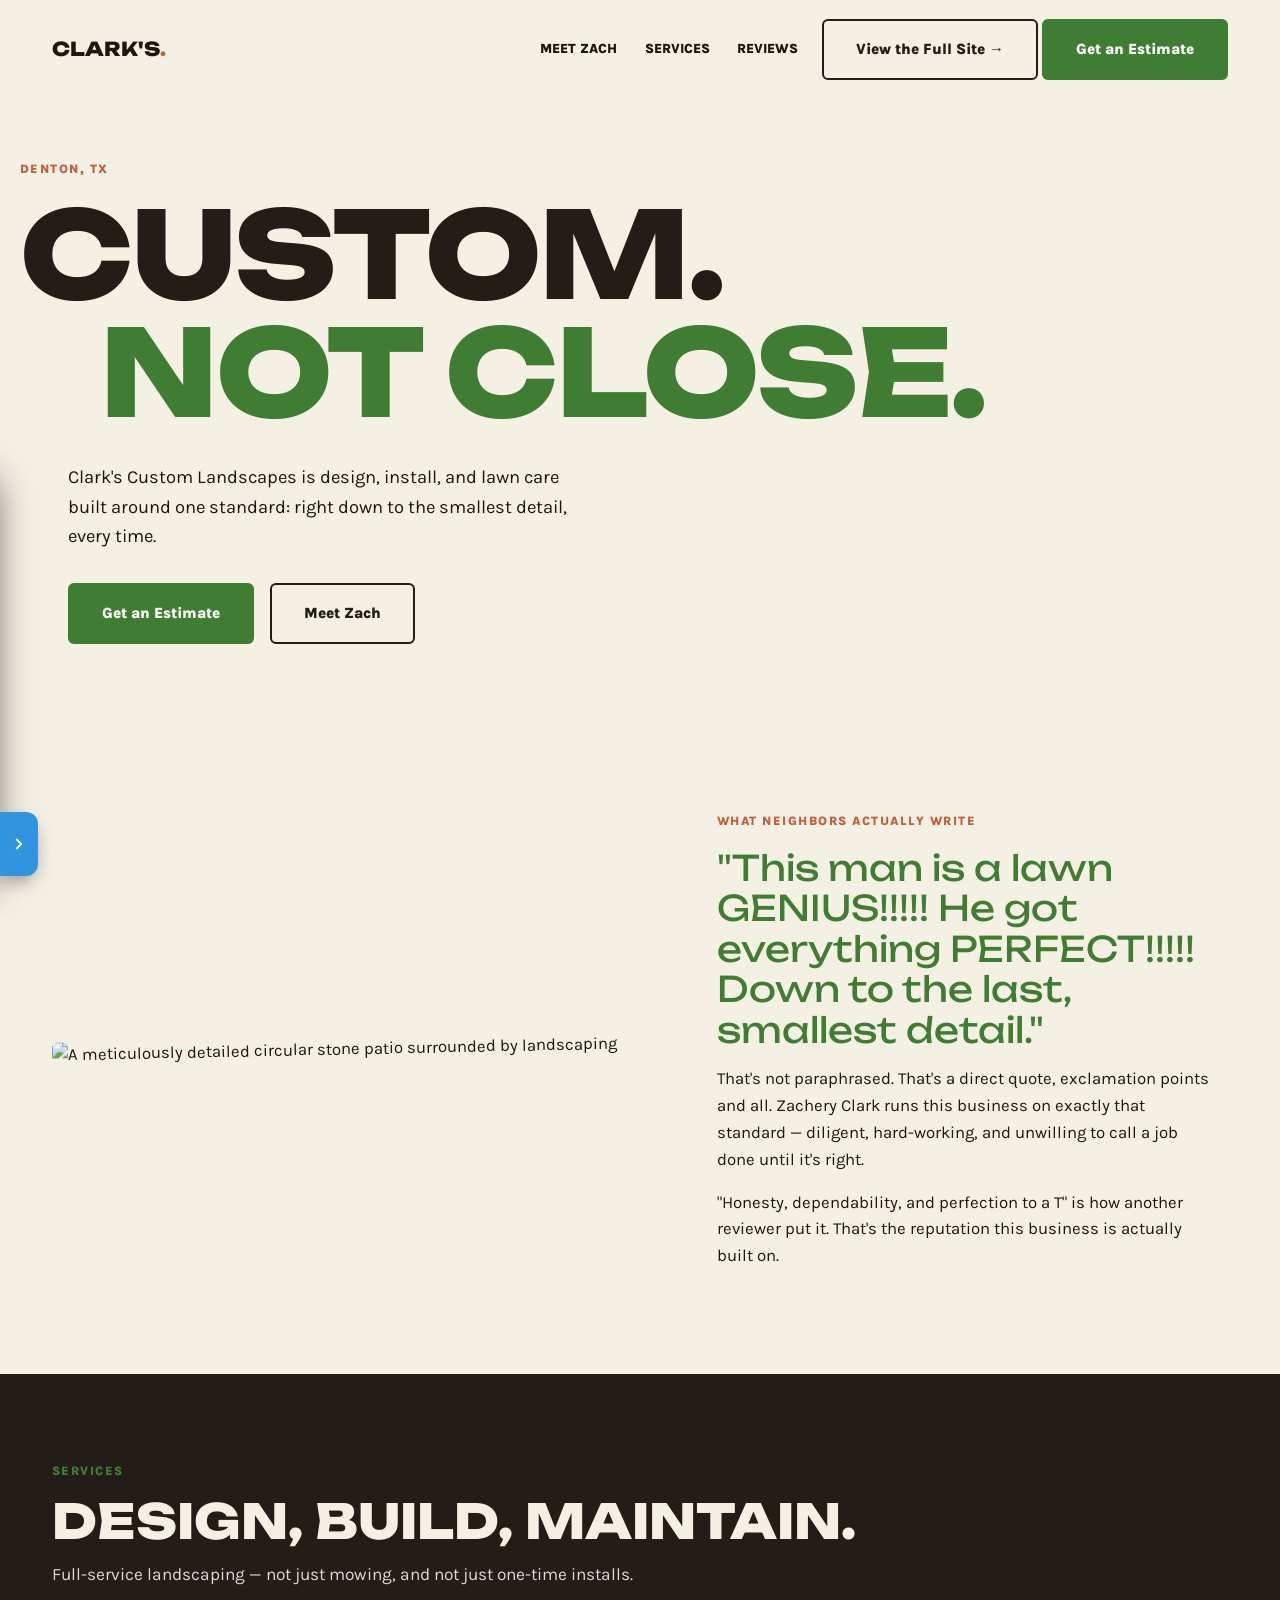
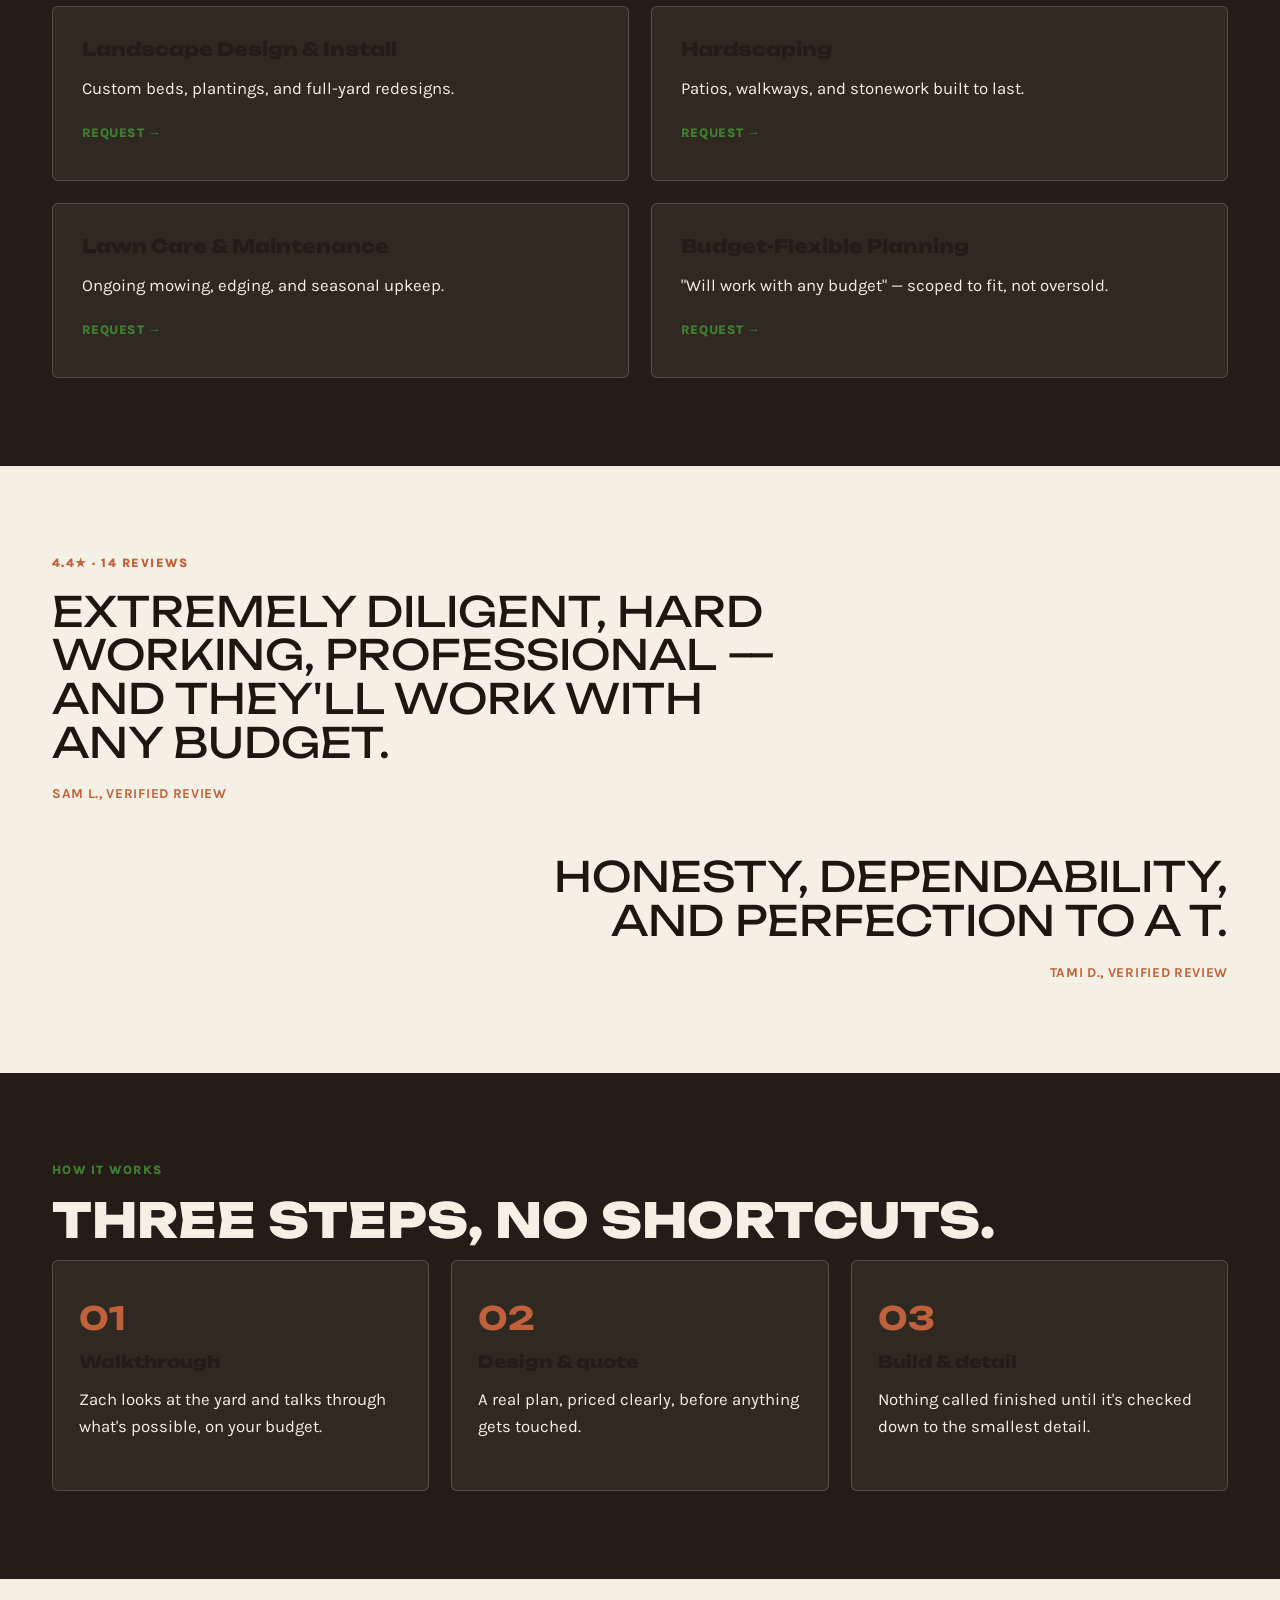
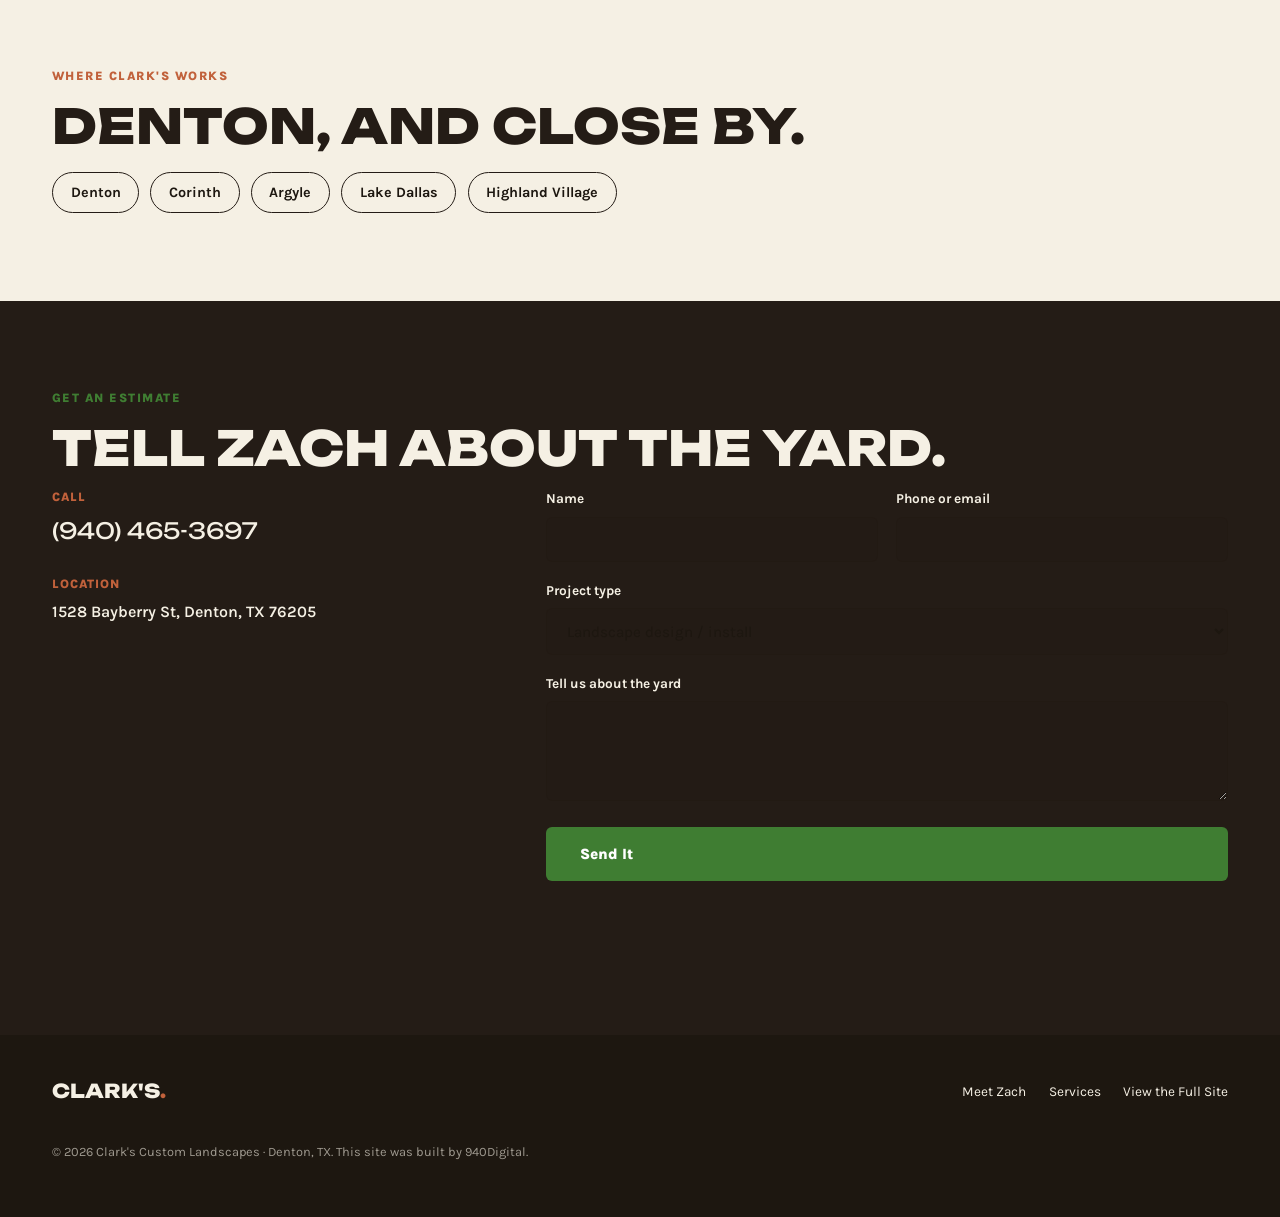
==== index.html @ 8976f8e7 "Replace preview badge nav with full-site link, swap in real Plus pricing Removes the "preview site" " ====
<!doctype html>
<html lang="en">
<head>
<meta charset="UTF-8">
<meta name="viewport" content="width=device-width, initial-scale=1">
<title>Clark's Custom Landscapes — Denton, TX</title>
<meta name="description" content="Clark's Custom Landscapes — custom landscape design, hardscaping, and lawn care in Denton, TX. Zachery Clark's obsessive attention to detail, reviewed as a 'lawn GENIUS.'">
<link rel="preconnect" href="https://fonts.googleapis.com">
<link rel="preconnect" href="https://fonts.gstatic.com" crossorigin>
<link href="https://fonts.googleapis.com/css2?family=Unbounded:wght@700;800;900&family=Karla:wght@400;500;600;700;800&display=swap" rel="stylesheet">
<link rel="stylesheet" href="styles.css">
</head>
<body>

<div class="exclaim" id="exclaimMark" aria-hidden="true">!</div>

<header class="site-header" id="siteHeader">
  <div class="wrap">
    <a href="#top" class="logo">Clark's<span>.</span></a>
    <nav class="main-nav" aria-label="Primary">
      <a href="#zach">Meet Zach</a>
      <a href="#services">Services</a>
      <a href="#reviews">Reviews</a>
    </nav>
    <div class="nav-cta">
      <a href="buy.html" class="btn btn--ghost nav-full-site">View the Full Site →</a>
      <a href="#contact" class="btn btn--primary">Get an Estimate</a>
      <button class="nav-toggle" id="navToggle" aria-expanded="false" aria-controls="mobileNav">Menu</button>
    </div>
  </div>
</header>

<div class="mobile-nav" id="mobileNav">
  <button class="mobile-nav__close" id="navClose" aria-label="Close menu">Close</button>
  <a href="#zach">Meet Zach</a>
  <a href="#services">Services</a>
  <a href="#reviews">Reviews</a>
  <a href="buy.html">View the Full Site</a>
</div>

<main id="top">

  <!-- HERO — oversized, asymmetric, off-balance type on purpose -->
  <section class="hero wrap" id="hero">
    <span class="eyebrow">Denton, TX</span>
    <h1 class="hero__headline">Custom.<span class="pop">Not close.</span></h1>
    <p class="hero__dek">Clark's Custom Landscapes is design, install, and lawn care built around one standard: right down to the smallest detail, every time.</p>
    <div class="hero__actions">
      <a href="#contact" class="btn btn--primary">Get an Estimate</a>
      <a href="#zach" class="btn btn--ghost">Meet Zach</a>
    </div>
  </section>

  <!-- MEET ZACH — lead section: the owner's personal reputation IS the specialty here -->
  <section class="section" id="zach" data-pole-label="Meet Zach">
    <div class="wrap zach-layout">
      <div class="zach-media">
        <!-- Photo: Unsplash — meticulous custom stone patio detail -->
        <img src="https://images.unsplash.com/photo-1780838446281-9394772d07a8?fm=jpg&q=80&w=1000&auto=format&fit=crop" alt="A meticulously detailed circular stone patio surrounded by landscaping">
      </div>
      <div class="zach-copy">
        <span class="eyebrow">What Neighbors Actually Write</span>
        <p class="zach-quote">"This man is a lawn GENIUS!!!!! He got everything PERFECT!!!!! Down to the last, smallest detail."</p>
        <p>That's not paraphrased. That's a direct quote, exclamation points and all. Zachery Clark runs this business on exactly that standard — diligent, hard-working, and unwilling to call a job done until it's right.</p>
        <p>"Honesty, dependability, and perfection to a T" is how another reviewer put it. That's the reputation this business is actually built on.</p>
      </div>
    </div>
  </section>

  <!-- SERVICES -->
  <section class="section section--dark" id="services" data-pole-label="Services">
    <div class="wrap">
      <span class="eyebrow">Services</span>
      <h2 style="font-size:clamp(1.9rem,4vw,3rem); margin-bottom:1rem;">Design, build, maintain.</h2>
      <p class="section-dek">Full-service landscaping — not just mowing, and not just one-time installs.</p>
      <div class="services-grid">
        <div class="service-card">
          <h3>Landscape Design &amp; Install</h3>
          <p>Custom beds, plantings, and full-yard redesigns.</p>
          <!-- TODO: replace with real 940Digital landing page URL when built -->
          <a href="https://940digital.com/get-started">Request →</a>
        </div>
        <div class="service-card">
          <h3>Hardscaping</h3>
          <p>Patios, walkways, and stonework built to last.</p>
          <a href="https://940digital.com/get-started">Request →</a>
        </div>
        <div class="service-card">
          <h3>Lawn Care &amp; Maintenance</h3>
          <p>Ongoing mowing, edging, and seasonal upkeep.</p>
          <a href="https://940digital.com/get-started">Request →</a>
        </div>
        <div class="service-card">
          <h3>Budget-Flexible Planning</h3>
          <p>"Will work with any budget" — scoped to fit, not oversold.</p>
          <a href="https://940digital.com/get-started">Request →</a>
        </div>
      </div>
    </div>
  </section>

  <!-- REVIEWS — oversized editorial pull-quotes, matching the type-led signature direction -->
  <section class="section" id="reviews" data-pole-label="Reviews">
    <div class="wrap">
      <span class="eyebrow">4.4★ · 14 Reviews</span>
      <div class="pullquotes">
        <div class="pullquote">
          <blockquote>Extremely diligent, hard working, professional — and they'll work with any budget.</blockquote>
          <cite>Sam L., verified review</cite>
        </div>
        <div class="pullquote">
          <blockquote>Honesty, dependability, and perfection to a T.</blockquote>
          <cite>Tami D., verified review</cite>
        </div>
      </div>
    </div>
  </section>

  <!-- PROCESS -->
  <section class="section section--dark" id="process" data-pole-label="Process">
    <div class="wrap">
      <span class="eyebrow">How It Works</span>
      <h2 style="font-size:clamp(1.9rem,4vw,3rem); margin-bottom:1rem;">Three steps, no shortcuts.</h2>
      <div class="process-grid">
        <div class="process-step">
          <b>01</b>
          <h3 style="font-size:1.05rem; text-transform:none;">Walkthrough</h3>
          <p>Zach looks at the yard and talks through what's possible, on your budget.</p>
        </div>
        <div class="process-step">
          <b>02</b>
          <h3 style="font-size:1.05rem; text-transform:none;">Design &amp; quote</h3>
          <p>A real plan, priced clearly, before anything gets touched.</p>
        </div>
        <div class="process-step">
          <b>03</b>
          <h3 style="font-size:1.05rem; text-transform:none;">Build &amp; detail</h3>
          <p>Nothing called finished until it's checked down to the smallest detail.</p>
        </div>
      </div>
    </div>
  </section>

  <!-- SERVICE AREA -->
  <section class="section" id="area" data-pole-label="Area">
    <div class="wrap">
      <span class="eyebrow">Where Clark's Works</span>
      <h2 style="font-size:clamp(1.9rem,4vw,3rem); margin-bottom:1rem;">Denton, and close by.</h2>
      <ul class="area-list">
        <li>Denton</li>
        <li>Corinth</li>
        <li>Argyle</li>
        <li>Lake Dallas</li>
        <li>Highland Village</li>
      </ul>
    </div>
  </section>

  <!-- CONTACT -->
  <section class="section section--dark" id="contact" data-pole-label="Contact">
    <div class="wrap">
      <span class="eyebrow">Get an Estimate</span>
      <h2 style="font-size:clamp(1.9rem,4vw,3rem); margin-bottom:1rem;">Tell Zach about the yard.</h2>
      <div class="contact-layout">
        <div class="contact-direct">
          <div>
            <span class="contact-direct__label">Call</span>
            <a href="tel:+19404653697">(940) 465-3697</a>
          </div>
          <div>
            <span class="contact-direct__label">Location</span>
            <span style="font-family:var(--font-body); font-weight:600; font-size:1rem;">1528 Bayberry St, Denton, TX 76205</span>
          </div>
        </div>
        <form class="contact-form" id="contactForm" novalidate>
          <div class="form-row">
            <div class="field">
              <label for="name">Name</label>
              <input type="text" id="name" name="name" required autocomplete="name">
            </div>
            <div class="field">
              <label for="phone">Phone or email</label>
              <input type="text" id="phone" name="phone" required autocomplete="tel">
            </div>
          </div>
          <div class="field">
            <label for="project">Project type</label>
            <select id="project" name="project">
              <option>Landscape design / install</option>
              <option>Hardscaping</option>
              <option>Lawn care / maintenance</option>
              <option>Not sure yet</option>
            </select>
          </div>
          <div class="field">
            <label for="message">Tell us about the yard</label>
            <textarea id="message" name="message" rows="4"></textarea>
          </div>
          <button type="submit" class="btn btn--primary">Send It</button>
          <p class="form-status" id="formStatus" role="status" aria-live="polite"></p>
        </form>
      </div>
    </div>
  </section>

</main>

<footer class="site-footer">
  <div class="wrap">
    <a href="#top" class="logo">Clark's<span>.</span></a>
    <ul class="footer-links">
      <li><a href="#zach">Meet Zach</a></li>
      <li><a href="#services">Services</a></li>
      <li><a href="buy.html">View the Full Site</a></li>
    </ul>
    <p class="footer-fine">&copy; 2026 Clark's Custom Landscapes · Denton, TX. This site was built by 940Digital.</p>
  </div>
</footer>

<script src="script.js"></script>

<div id="d940-drawer" class="d940-drawer">
  <div class="d940-panel">
    <div class="d940-mark">940<span>Digital</span></div>
    <p class="d940-body">Imagine this site customized with your colors and logo — fully in sync with your vision.</p>
    <p class="d940-body">We build these previews from your business's own publicly available information online, so this one is built specifically for you — and anything on it, any word, image, or detail, can be changed if it doesn't feel like an accurate fit.</p>
    <p class="d940-cta">Want to learn more? Text the number you got this link from, <a href="https://www.940digital.com/contact.html" target="_blank" rel="noopener">email us</a>, or visit <a href="https://www.940digital.com" target="_blank" rel="noopener">940digital.com</a>.</p>
  </div>
  <button class="d940-tab" type="button" aria-label="Open">
    <svg viewBox="0 0 24 24" fill="none" stroke="currentColor" stroke-width="2.4" stroke-linecap="round" stroke-linejoin="round"><polyline points="9 6 15 12 9 18"/></svg>
  </button>
</div>
<style>
  .d940-drawer { position: fixed; left: 0; bottom: 1.5rem; z-index: 999; display: flex; align-items: flex-end; transform: translateX(-320px); transition: transform .4s cubic-bezier(.16,1,.3,1); font-family: -apple-system, BlinkMacSystemFont, 'Segoe UI', Roboto, sans-serif; }
  .d940-drawer.open { transform: translateX(0); }
  .d940-panel { width: 320px; flex-shrink: 0; background: #1B1D21; border: 1px solid #3194E0; border-left: 0; border-radius: 0 14px 0 0; padding: 1.4rem 1.5rem 1.5rem; box-shadow: 0 16px 40px -8px rgba(0,0,0,.65); color: #fff; }
  .d940-mark { font-weight: 800; font-size: 1.3rem; margin-bottom: .75rem; letter-spacing: -0.01em; }
  .d940-mark span { color: #3194E0; }
  .d940-body { font-size: .95rem; line-height: 1.55; color: #fff; margin: 0 0 .85rem; }
  .d940-cta { font-size: .88rem; line-height: 1.5; color: #D4D8DE; margin: 0; }
  .d940-cta a { color: #5FAEEE; font-weight: 700; text-decoration: underline; }
  .d940-tab { flex-shrink: 0; width: 38px; height: 64px; background: #3194E0; color: #fff; border: none; border-radius: 0 12px 12px 0; display: flex; align-items: center; justify-content: center; cursor: pointer; box-shadow: 0 8px 20px -6px rgba(0,0,0,.5); }
  .d940-tab:hover { background: #4AA3E8; }
  .d940-tab svg { width: 18px; height: 18px; transition: transform .35s cubic-bezier(.16,1,.3,1); }
  .d940-drawer.open .d940-tab svg { transform: rotate(180deg); }
  @media (max-width: 480px) {
    .d940-drawer { transform: translateX(-260px); }
    .d940-panel { width: 260px; padding: 1.2rem 1.25rem 1.3rem; }
  }
</style>
<script>
  (function () {
    var drawer = document.getElementById('d940-drawer');
    if (!drawer) return;
    var tab = drawer.querySelector('.d940-tab');
    tab.addEventListener('click', function () {
      var open = drawer.classList.toggle('open');
      tab.setAttribute('aria-label', open ? 'Close' : 'Open');
    });
  })();
</script>

</body>
</html>
---- styles.css ----
:root {
  --loam: #241C16;
  --fescue: #F5F0E4;
  --ink: #1D1710;
  --zoysia: #3F7D32;
  --clay: #C1613B;
  --stone: #9C9284;

  --font-display: 'Unbounded', sans-serif;
  --font-body: 'Karla', sans-serif;

  --radius: 6px;
  --wrap: 1240px;
}

* { box-sizing: border-box; }
html { scroll-behavior: smooth; }
body {
  margin: 0;
  background: var(--fescue);
  color: var(--ink);
  font-family: var(--font-body);
  font-size: 1.05rem;
  line-height: 1.6;
  -webkit-font-smoothing: antialiased;
  overflow-x: hidden;
}
img { max-width: 100%; display: block; }
a { color: inherit; text-decoration: none; }
ul { margin: 0; padding: 0; list-style: none; }
.wrap { max-width: var(--wrap); margin: 0 auto; padding: 0 2rem; }

h1, h2, h3 {
  font-family: var(--font-display);
  font-weight: 800;
  line-height: 0.98;
  margin: 0;
  color: var(--loam);
  text-transform: uppercase;
}
.section--dark h1, .section--dark h2 { color: var(--fescue); }

.eyebrow { display: block; font-weight: 800; font-size: 0.78rem; letter-spacing: 0.12em; text-transform: uppercase; color: var(--clay); margin-bottom: 1rem; }
.section--dark .eyebrow { color: var(--zoysia); }

.btn { display: inline-flex; align-items: center; gap: 0.5rem; padding: 1rem 2rem; border-radius: var(--radius); font-family: var(--font-body); font-weight: 800; font-size: 0.95rem; border: 2px solid transparent; cursor: pointer; transition: transform .15s ease, background .15s ease; }
.btn:hover { transform: translateY(-2px) rotate(-0.5deg); }
.btn--primary { background: var(--zoysia); color: #fff; }
.btn--primary:hover { background: #326527; }
.btn--ghost { border-color: var(--loam); color: var(--loam); }
.btn--ghost:hover { border-color: var(--clay); color: var(--clay); }
.btn--dark-ghost { border-color: var(--fescue); color: var(--fescue); }

/* ---------- The Exclamation — signature element ----------
   Replaces the story-pole. Reviewers write about Zach in ALL CAPS
   with exclamation points ("GENIOUS!!!!!", "PERFECT!!!!!") — so the
   signature device is a single giant "!" fixed at the left edge that
   grows larger and bolder as you scroll, literally scaling up the
   enthusiasm reviewers already bring, instead of a wayfinding rail. */
.exclaim { position: fixed; left: -0.5rem; bottom: 1rem; z-index: 60; font-family: var(--font-display); font-weight: 800; color: var(--zoysia); opacity: 0.85; display: none; pointer-events: none; transform-origin: bottom left; }
@media (min-width: 1060px) { .exclaim { display: block; } }

/* ---------- Header ---------- */
.site-header { position: fixed; top: 0; left: 0; right: 0; z-index: 50; padding: 1.2rem 0; transition: background .2s ease, padding .2s ease, box-shadow .2s ease; }
.site-header .wrap { display: flex; align-items: center; gap: 1.5rem; }
.site-header.solid { background: var(--fescue); padding: 0.75rem 0; box-shadow: 0 2px 18px rgba(29,23,16,0.1); }
.logo { font-family: var(--font-display); font-weight: 800; font-size: 1.2rem; margin-right: auto; text-transform: uppercase; }
.logo span { color: var(--clay); }
.preview-flag { font-size: 0.78rem; font-weight: 700; padding: 0.4rem 0.9rem; border-radius: 999px; border: 1px solid var(--stone); color: var(--stone); white-space: nowrap; }
.preview-flag:hover { border-color: var(--clay); color: var(--clay); }
.main-nav { display: none; gap: 1.7rem; font-weight: 800; font-size: 0.85rem; text-transform: uppercase; }
.main-nav a:hover { color: var(--zoysia); }
.nav-full-site { display: none; }
@media (min-width: 900px) {
  .main-nav { display: flex; }
  .nav-full-site { display: inline-flex; }
}
.nav-toggle { background: none; border: 2px solid var(--loam); border-radius: var(--radius); padding: 0.5rem 0.9rem; font-weight: 800; font-size: 0.85rem; cursor: pointer; }
@media (min-width: 900px) { .nav-toggle { display: none; } }
.mobile-nav { position: fixed; inset: 0; z-index: 70; background: var(--loam); color: var(--fescue); display: flex; flex-direction: column; align-items: flex-start; justify-content: center; gap: 1.6rem; padding: 2rem 2.5rem; transform: translateX(100%); transition: transform .3s ease; }
.mobile-nav.open { transform: translateX(0); }
.mobile-nav a { font-family: var(--font-display); font-size: 1.8rem; text-transform: uppercase; }
.mobile-nav__close { position: absolute; top: 1.5rem; right: 1.8rem; background: none; border: none; color: var(--fescue); font-weight: 700; cursor: pointer; }

/* ---------- Hero — oversized, asymmetric, off-balance type ---------- */
.hero { padding: 10rem 0 5rem; position: relative; }
.hero__headline { font-size: clamp(3rem, 10vw, 7.5rem); letter-spacing: -0.02em; }
.hero__headline .pop { color: var(--zoysia); display: block; margin-left: clamp(0px, 8vw, 5rem); }
.hero__dek { max-width: 46ch; margin: 2rem 0 2rem clamp(0px, 6vw, 3rem); font-size: 1.15rem; }
.hero__actions { display: flex; flex-wrap: wrap; gap: 1rem; margin-left: clamp(0px, 6vw, 3rem); }

/* ---------- Section shell ---------- */
.section { padding: 5.5rem 0; }
.section--dark { background: var(--loam); color: var(--fescue); }
.section-dek { margin-top: 1rem; opacity: 0.9; font-size: 1.08rem; max-width: 60ch; }

/* ---------- Meet Zach — lead section, asymmetric ---------- */
.zach-layout { display: grid; gap: 2.5rem; grid-template-columns: 1fr; }
@media (min-width: 980px) { .zach-layout { grid-template-columns: 1.1fr 0.9fr; align-items: center; } }
.zach-media { transform: rotate(-1.2deg); }
.zach-media img { border-radius: var(--radius); box-shadow: 0 30px 60px -20px rgba(29,23,16,0.4); }
.zach-quote { font-family: var(--font-display); font-size: clamp(1.4rem, 3vw, 2.2rem); text-transform: none; line-height: 1.15; margin: 1.2rem 0; color: var(--zoysia); }
.zach-copy p { max-width: 50ch; margin: 1rem 0; }

/* ---------- Services (secondary) ---------- */
.services-grid { display: grid; gap: 1.4rem; grid-template-columns: 1fr; margin-top: 1rem; }
@media (min-width: 780px) { .services-grid { grid-template-columns: repeat(2, 1fr); } }
.service-card { background: rgba(245,240,228,0.06); border: 1px solid rgba(245,240,228,0.18); border-radius: var(--radius); padding: 2.1rem 1.8rem; }
.service-card h3 { font-size: 1.15rem; text-transform: none; margin-bottom: 0.6rem; }
.service-card a { font-size: 0.8rem; font-weight: 800; text-transform: uppercase; letter-spacing: 0.04em; color: var(--zoysia); }

/* ---------- Reviews — oversized editorial pull-quotes ---------- */
.pullquotes { display: grid; gap: 3rem; margin-top: 1rem; }
.pullquote { max-width: 46rem; }
.pullquote:nth-child(even) { margin-left: auto; text-align: right; }
.pullquote blockquote { font-family: var(--font-display); font-size: clamp(1.6rem, 4vw, 2.6rem); line-height: 1.05; text-transform: uppercase; margin: 0 0 1rem; }
.pullquote cite { font-style: normal; font-weight: 700; font-size: 0.85rem; color: var(--clay); text-transform: uppercase; letter-spacing: 0.05em; }

/* ---------- Process ---------- */
.process-grid { display: grid; gap: 1.4rem; grid-template-columns: 1fr; margin-top: 1rem; }
@media (min-width: 780px) { .process-grid { grid-template-columns: repeat(3, 1fr); } }
.process-step { background: rgba(245,240,228,0.06); padding: 2rem 1.6rem; border-radius: var(--radius); border: 1px solid rgba(245,240,228,0.18); }
.process-step b { display: block; font-family: var(--font-display); font-size: 2rem; color: var(--clay); margin-bottom: 0.6rem; }

/* ---------- Area ---------- */
.area-list { display: flex; flex-wrap: wrap; gap: 0.7rem; margin-top: 1.4rem; }
.area-list li { padding: 0.5rem 1.1rem; border: 1px solid var(--loam); border-radius: 999px; font-weight: 700; font-size: 0.9rem; }

/* ---------- Contact ---------- */
.contact-layout { display: grid; gap: 2.5rem; grid-template-columns: 1fr; margin-top: 1rem; }
@media (min-width: 900px) { .contact-layout { grid-template-columns: 0.8fr 1.2fr; } }
.contact-direct div { margin-bottom: 1.6rem; }
.contact-direct__label { display: block; font-size: 0.78rem; font-weight: 800; letter-spacing: 0.08em; text-transform: uppercase; color: var(--clay); margin-bottom: 0.3rem; }
.contact-direct a { font-family: var(--font-display); font-size: 1.4rem; }
.contact-form { display: grid; gap: 1.1rem; }
.form-row { display: grid; gap: 1.1rem; grid-template-columns: 1fr; }
@media (min-width: 560px) { .form-row { grid-template-columns: 1fr 1fr; } }
.field label { display: block; font-size: 0.85rem; font-weight: 700; margin-bottom: 0.4rem; }
.field input, .field select, .field textarea { width: 100%; padding: 0.8rem 1rem; border-radius: var(--radius); border: 1.5px solid rgba(29,23,16,0.18); background: rgba(29,23,16,0.03); color: var(--ink); font-family: var(--font-body); font-size: 0.95rem; }
.field input:focus, .field select:focus, .field textarea:focus { outline: 2px solid var(--zoysia); }
.form-status { min-height: 1.2rem; font-size: 0.9rem; color: var(--zoysia); }

/* ---------- Footer ---------- */
.site-footer { background: var(--ink); color: var(--fescue); padding: 2.6rem 0; }
.site-footer .wrap { display: flex; flex-wrap: wrap; justify-content: space-between; align-items: center; gap: 1.2rem; }
.footer-fine { width: 100%; font-size: 0.8rem; opacity: 0.6; margin-top: 1rem; }
.footer-links { display: flex; gap: 1.4rem; font-size: 0.85rem; }

/* ---------- Buy-this-site page ---------- */
.pitch-hero { padding: 9.5rem 0 4rem; text-align: center; }
.pitch-hero p { max-width: 56ch; margin: 1.3rem auto 0; font-size: 1.1rem; }
.pitch-grid { display: grid; gap: 1.4rem; grid-template-columns: 1fr; margin-top: 1rem; }
@media (min-width: 780px) { .pitch-grid { grid-template-columns: repeat(3, 1fr); } }
.pitch-card { background: rgba(29,23,16,0.04); border: 1px solid rgba(29,23,16,0.12); border-radius: var(--radius); padding: 2rem 1.6rem; }
.pitch-card h3 { font-size: 1.05rem; text-transform: none; margin-bottom: 0.6rem; }
.price-block { margin-top: 1rem; padding: 2.4rem; border: 2px dashed var(--stone); border-radius: var(--radius); text-align: center; }
.price-block b { display: block; font-family: var(--font-display); font-size: 1.5rem; }
.price-block span { display: block; margin-top: 0.5rem; font-size: 0.9rem; color: var(--stone); }
.price-block__list { list-style: none; margin: 1.2rem auto 0; padding: 0; display: inline-grid; gap: 0.55rem; text-align: left; text-transform: none; }
.price-block__list li { display: flex; gap: 0.6rem; align-items: baseline; font-weight: 700; font-size: 0.95rem; }
.price-block__list li::before { content: '✓'; color: var(--zoysia); font-weight: 800; }
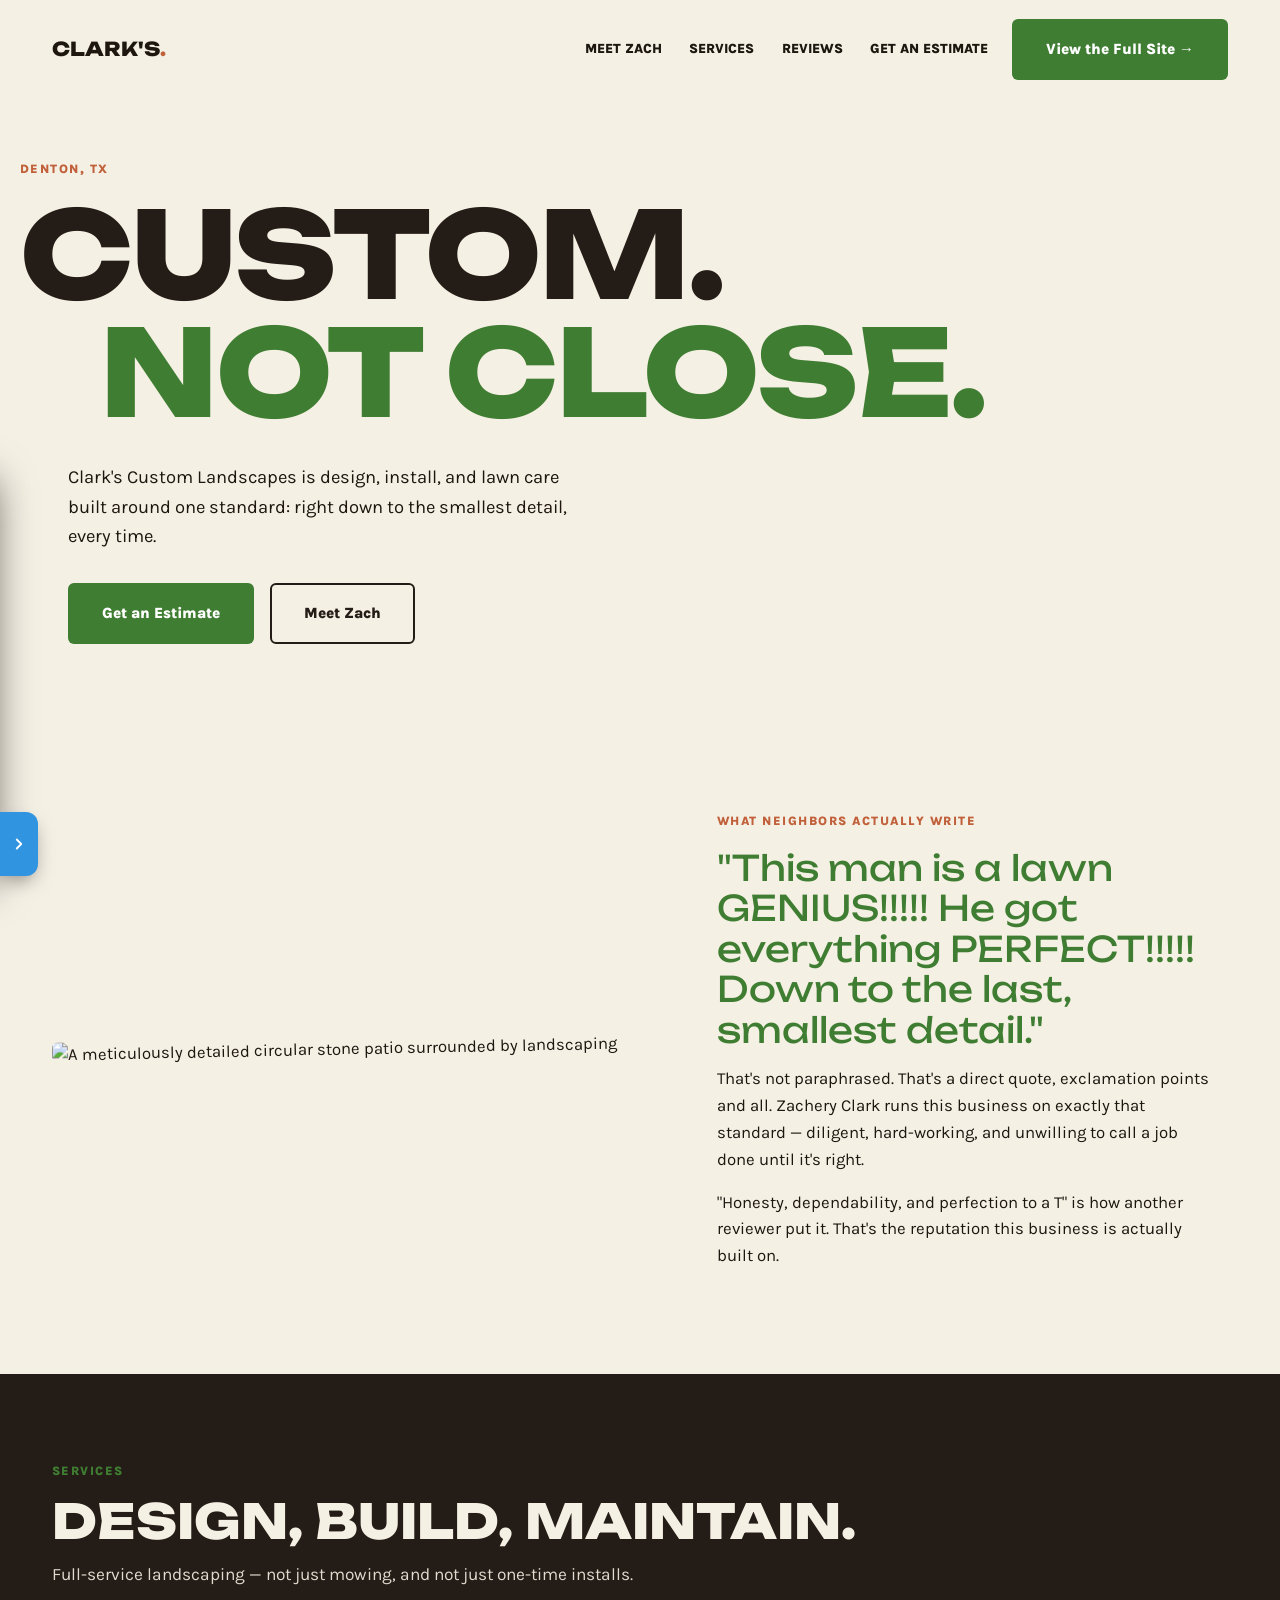
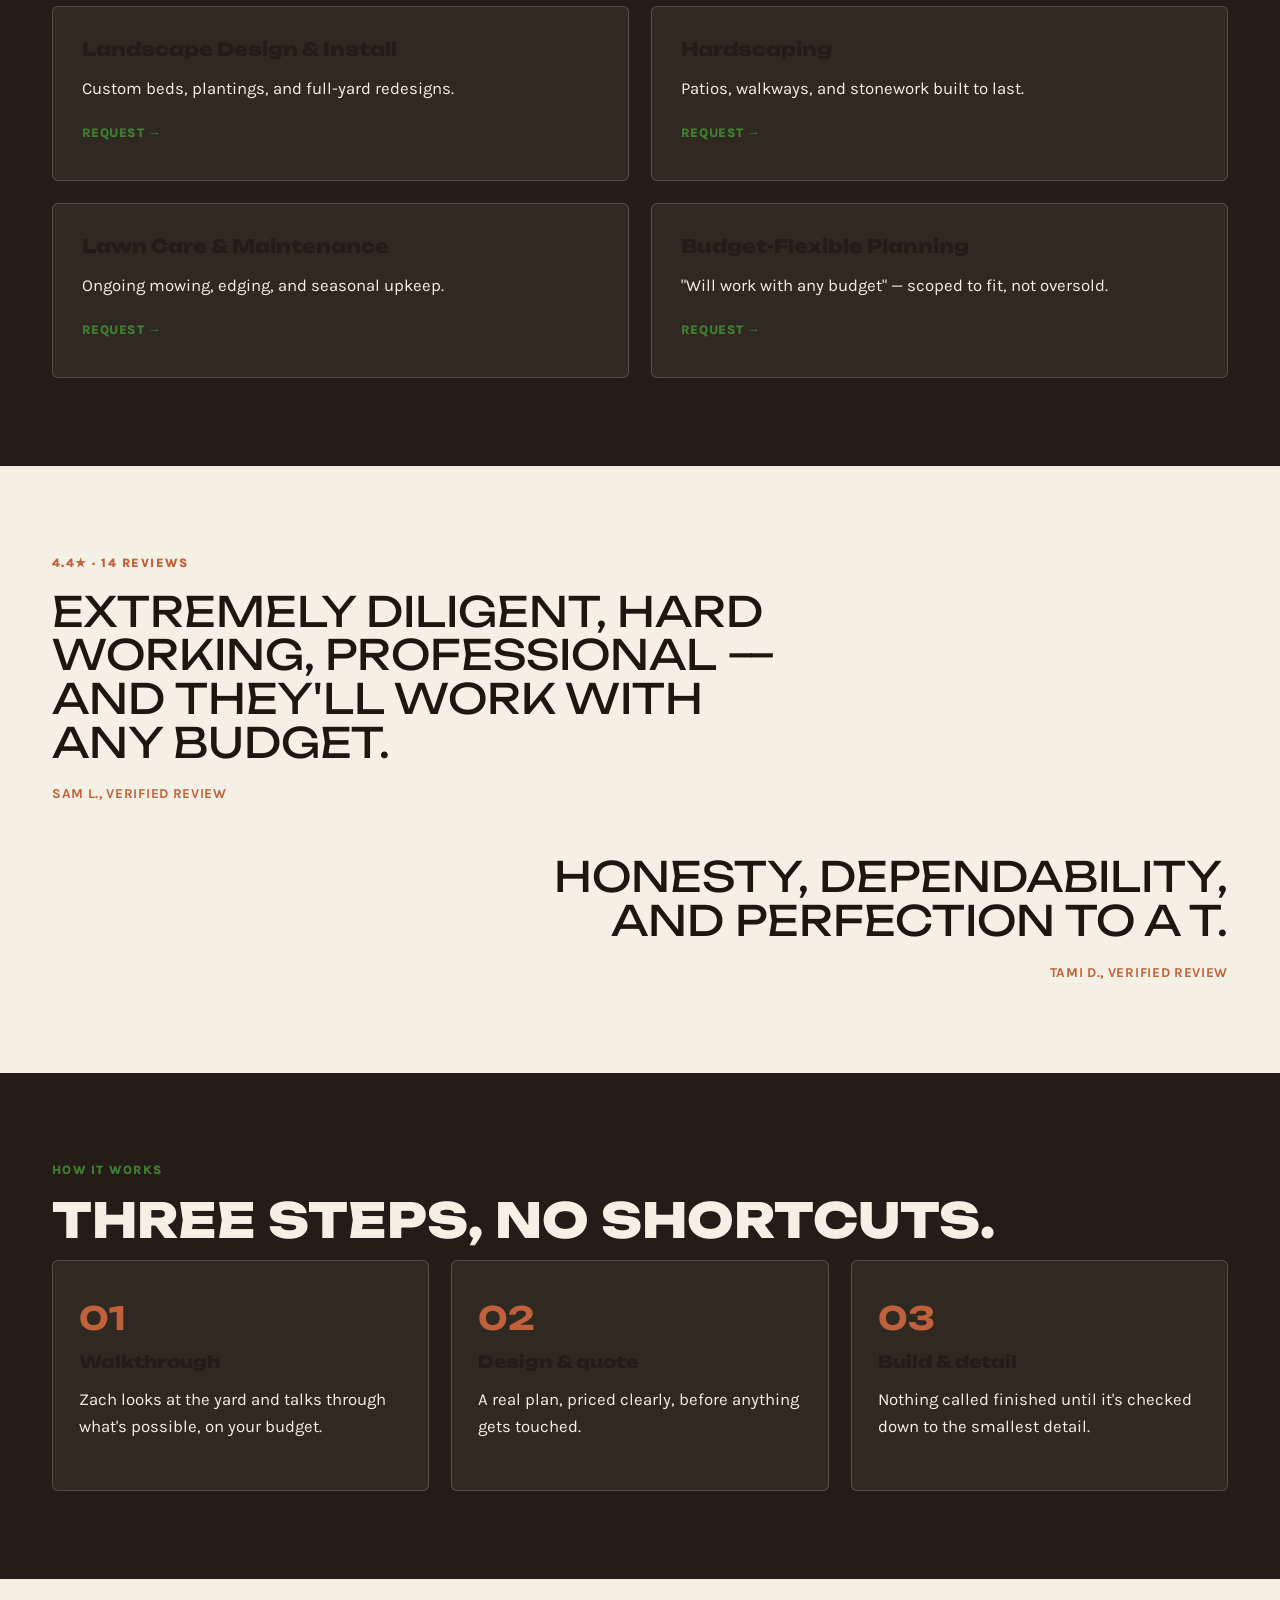
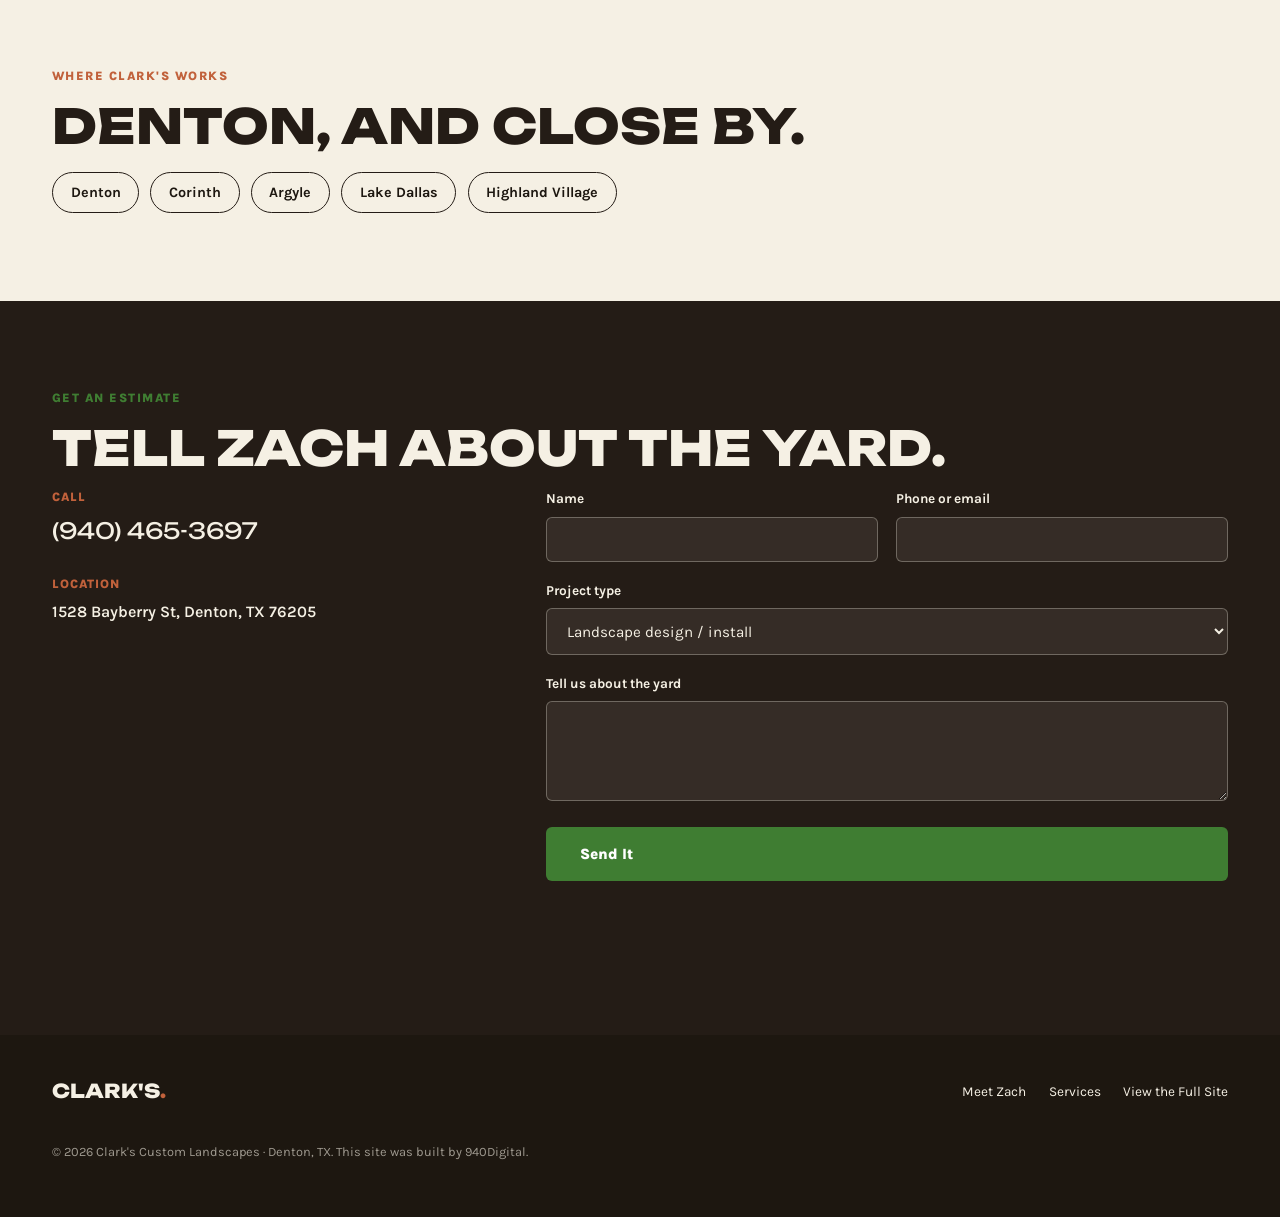
==== commit 4bbf30c7: "Restructure nav CTAs, center 940Digital heading, add real menu to buy.html Header: contact CTA is no" ====
--- a/index.html
+++ b/index.html
@@ -21,10 +21,10 @@
       <a href="#zach">Meet Zach</a>
       <a href="#services">Services</a>
       <a href="#reviews">Reviews</a>
+      <a href="#contact">Get an Estimate</a>
     </nav>
     <div class="nav-cta">
-      <a href="buy.html" class="btn btn--ghost nav-full-site">View the Full Site →</a>
-      <a href="#contact" class="btn btn--primary">Get an Estimate</a>
+      <a href="buy.html" class="btn btn--primary nav-full-site">View the Full Site →</a>
       <button class="nav-toggle" id="navToggle" aria-expanded="false" aria-controls="mobileNav">Menu</button>
     </div>
   </div>
@@ -35,6 +35,7 @@
   <a href="#zach">Meet Zach</a>
   <a href="#services">Services</a>
   <a href="#reviews">Reviews</a>
+  <a href="#contact">Get an Estimate</a>
   <a href="buy.html">View the Full Site</a>
 </div>
 
--- a/styles.css
+++ b/styles.css
@@ -136,7 +136,7 @@
 .form-row { display: grid; gap: 1.1rem; grid-template-columns: 1fr; }
 @media (min-width: 560px) { .form-row { grid-template-columns: 1fr 1fr; } }
 .field label { display: block; font-size: 0.85rem; font-weight: 700; margin-bottom: 0.4rem; }
-.field input, .field select, .field textarea { width: 100%; padding: 0.8rem 1rem; border-radius: var(--radius); border: 1.5px solid rgba(29,23,16,0.18); background: rgba(29,23,16,0.03); color: var(--ink); font-family: var(--font-body); font-size: 0.95rem; }
+.field input, .field select, .field textarea { width: 100%; padding: 0.8rem 1rem; border-radius: var(--radius); border: 1.5px solid rgba(245,240,228,0.3); background: rgba(245,240,228,0.08); color: var(--fescue); font-family: var(--font-body); font-size: 0.95rem; }
 .field input:focus, .field select:focus, .field textarea:focus { outline: 2px solid var(--zoysia); }
 .form-status { min-height: 1.2rem; font-size: 0.9rem; color: var(--zoysia); }
 
@@ -145,6 +145,11 @@
 .site-footer .wrap { display: flex; flex-wrap: wrap; justify-content: space-between; align-items: center; gap: 1.2rem; }
 .footer-fine { width: 100%; font-size: 0.8rem; opacity: 0.6; margin-top: 1rem; }
 .footer-links { display: flex; gap: 1.4rem; font-size: 0.85rem; }
+
+/* ---------- 940Digital brand banner (buy.html only) ---------- */
+.brand-mark-banner { background: #14171A; padding: 2.8rem 0; text-align: center; }
+.brand-mark { display: inline-block; max-width: 100%; font-family: var(--font-display); font-weight: 800; font-size: clamp(2rem, 9vw, 4.4rem); letter-spacing: -0.01em; color: #fff; text-transform: uppercase; }
+.brand-mark span { color: #3194E0; }
 
 /* ---------- Buy-this-site page ---------- */
 .pitch-hero { padding: 9.5rem 0 4rem; text-align: center; }
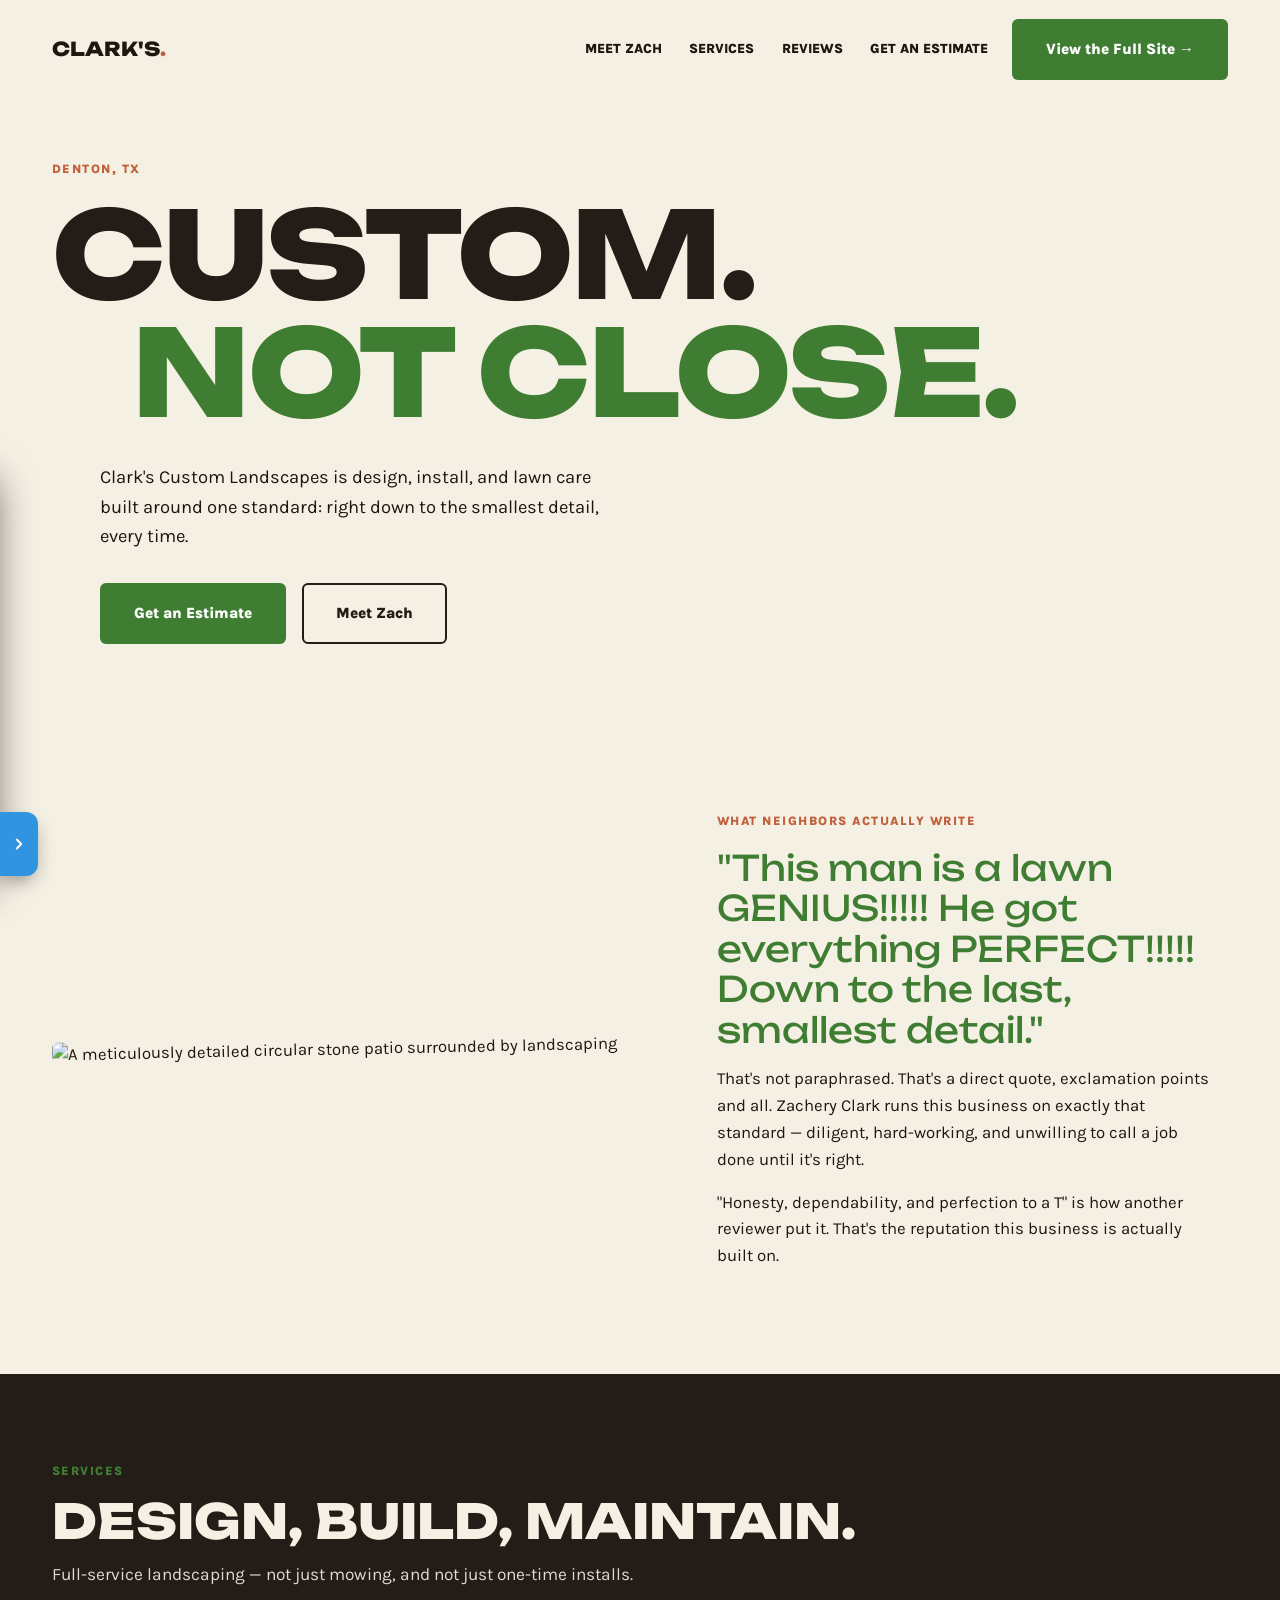
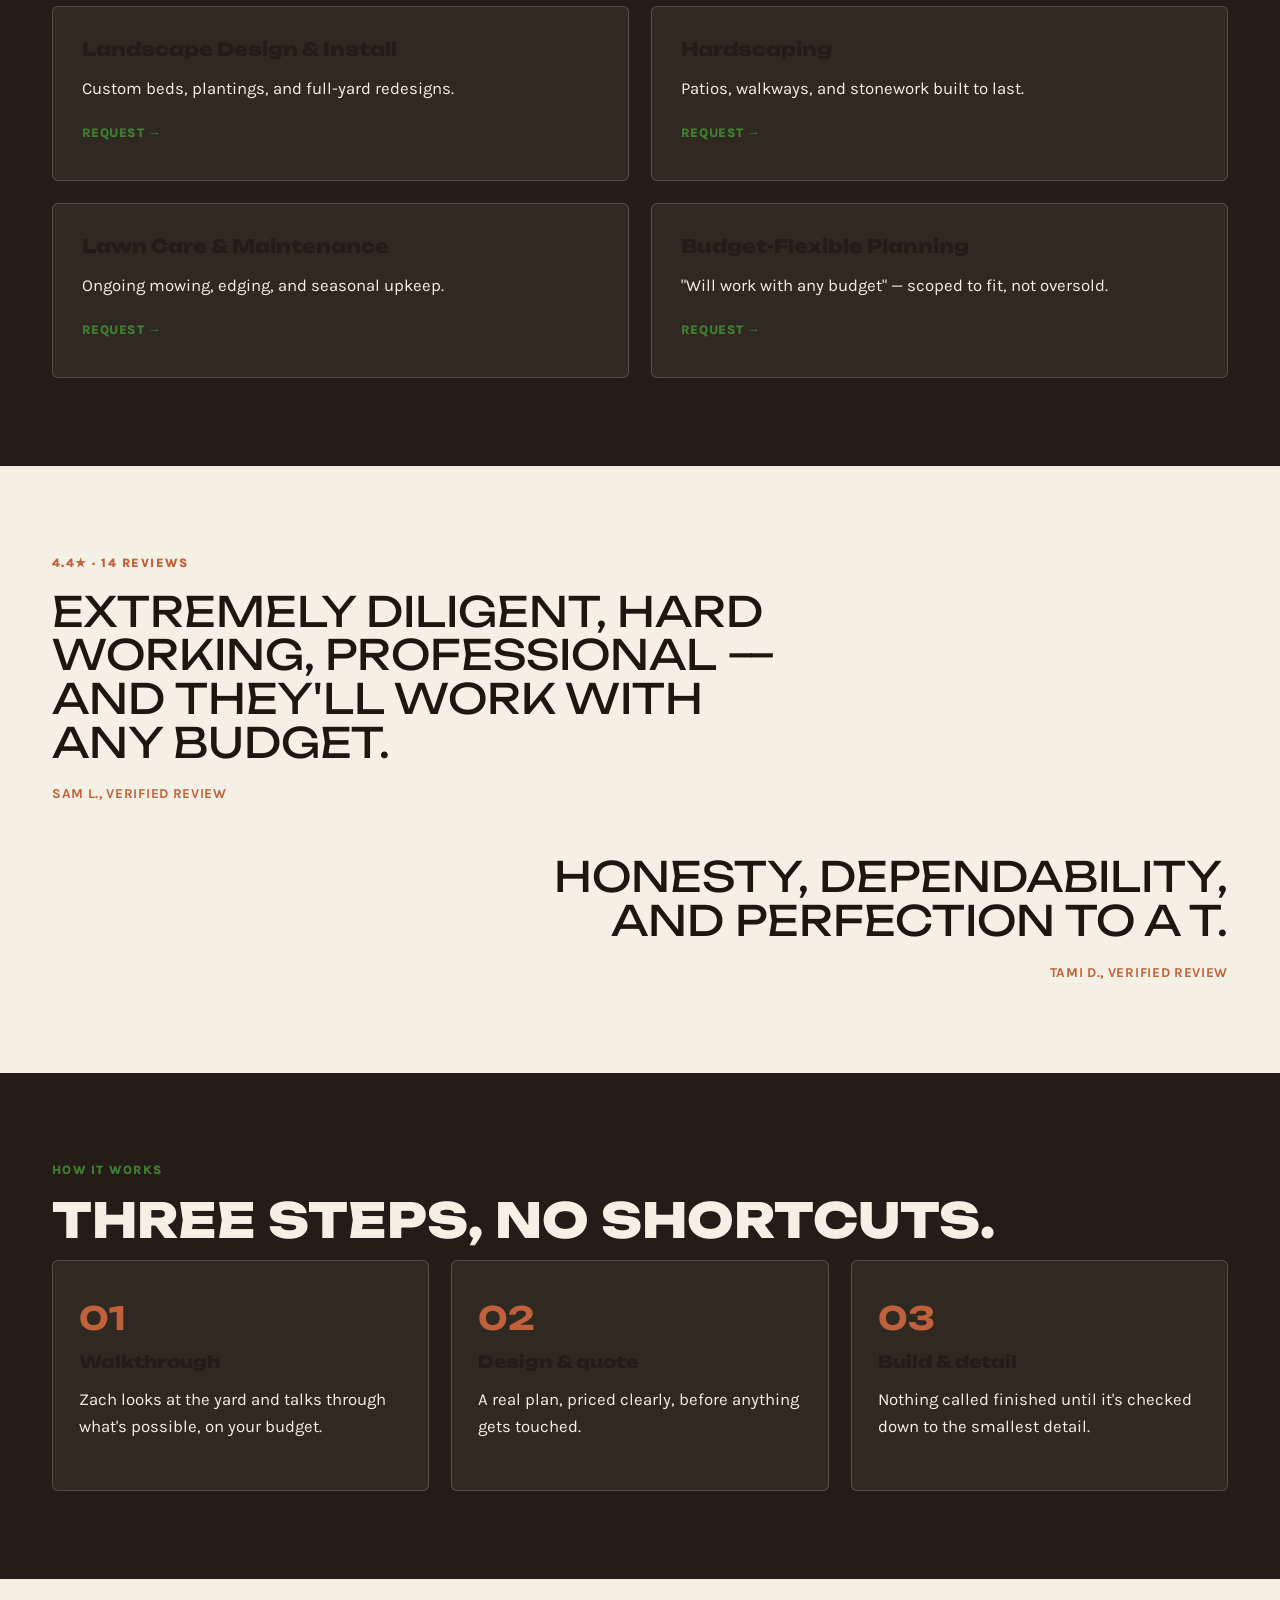
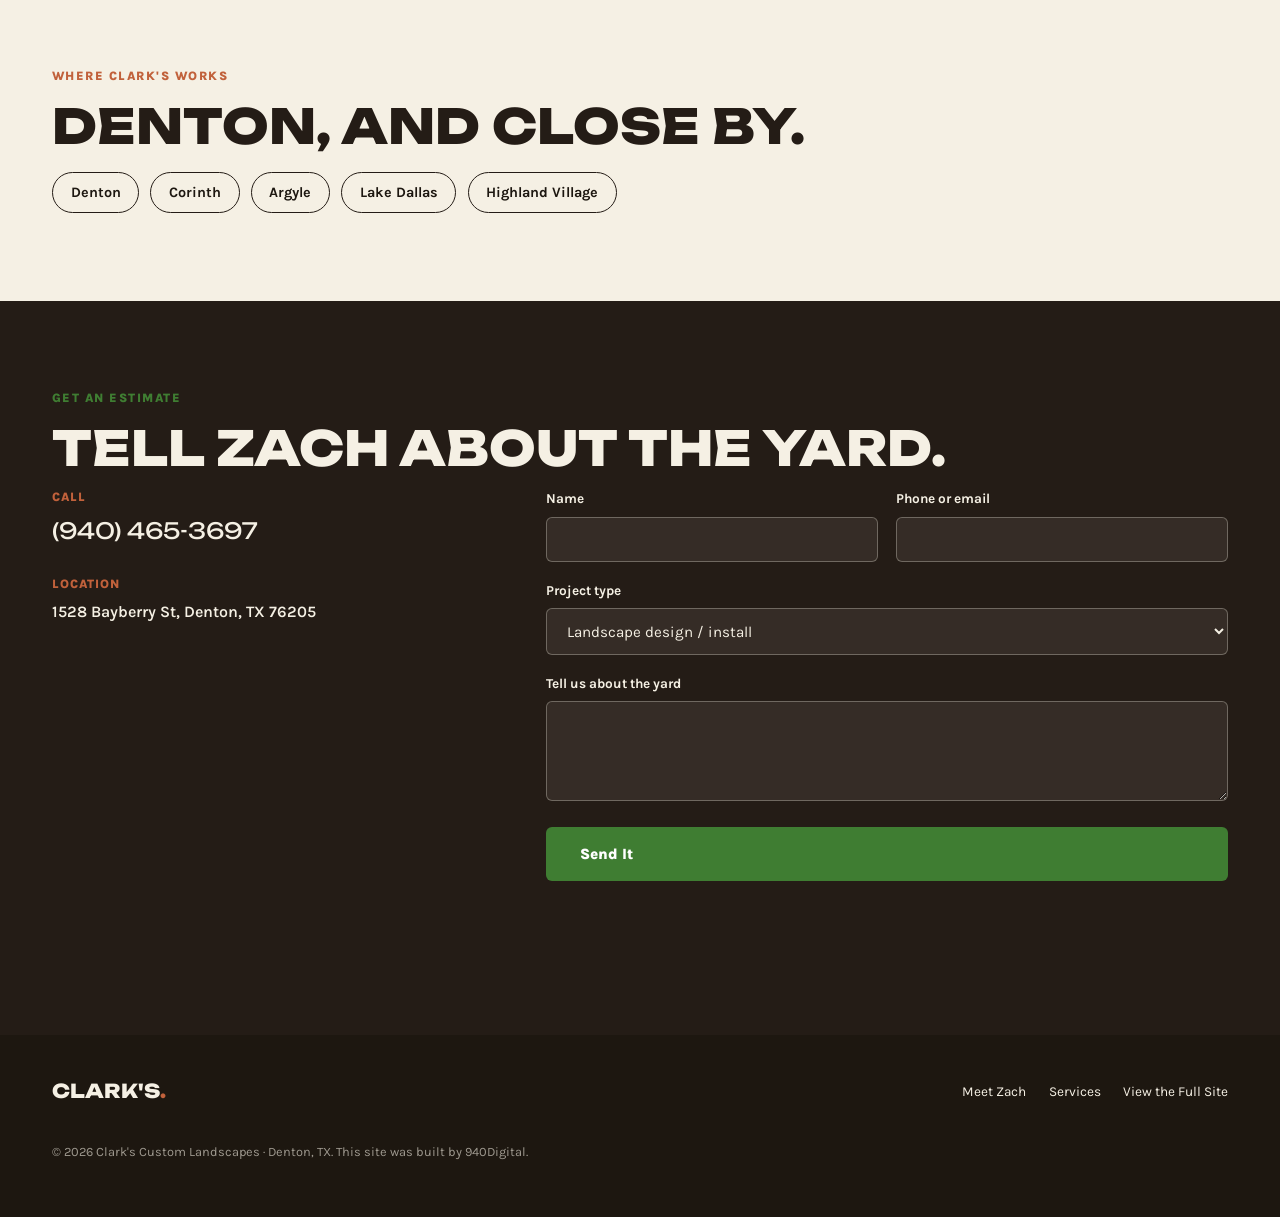
==== commit 1c648caf: "Remove growing exclamation-mark signature element; fix hero and buy.html padding zeroing bug" ====
--- a/index.html
+++ b/index.html
@@ -8,15 +8,17 @@
 <link rel="preconnect" href="https://fonts.googleapis.com">
 <link rel="preconnect" href="https://fonts.gstatic.com" crossorigin>
 <link href="https://fonts.googleapis.com/css2?family=Unbounded:wght@700;800;900&family=Karla:wght@400;500;600;700;800&display=swap" rel="stylesheet">
+<link rel="icon" type="image/x-icon" href="favicon.ico">
+<link rel="icon" type="image/png" sizes="32x32" href="favicon-32x32.png">
+<link rel="icon" type="image/png" sizes="16x16" href="favicon-16x16.png">
+<link rel="apple-touch-icon" sizes="180x180" href="apple-touch-icon.png">
 <link rel="stylesheet" href="styles.css">
 </head>
 <body>
 
-<div class="exclaim" id="exclaimMark" aria-hidden="true">!</div>
-
 <header class="site-header" id="siteHeader">
   <div class="wrap">
-    <a href="#top" class="logo">Clark's<span>.</span></a>
+    <a href="index.html" class="logo">Clark's<span>.</span></a>
     <nav class="main-nav" aria-label="Primary">
       <a href="#zach">Meet Zach</a>
       <a href="#services">Services</a>
@@ -208,7 +210,7 @@
 
 <footer class="site-footer">
   <div class="wrap">
-    <a href="#top" class="logo">Clark's<span>.</span></a>
+    <a href="index.html" class="logo">Clark's<span>.</span></a>
     <ul class="footer-links">
       <li><a href="#zach">Meet Zach</a></li>
       <li><a href="#services">Services</a></li>
--- a/styles.css
+++ b/styles.css
@@ -51,15 +51,6 @@
 .btn--ghost:hover { border-color: var(--clay); color: var(--clay); }
 .btn--dark-ghost { border-color: var(--fescue); color: var(--fescue); }
 
-/* ---------- The Exclamation — signature element ----------
-   Replaces the story-pole. Reviewers write about Zach in ALL CAPS
-   with exclamation points ("GENIOUS!!!!!", "PERFECT!!!!!") — so the
-   signature device is a single giant "!" fixed at the left edge that
-   grows larger and bolder as you scroll, literally scaling up the
-   enthusiasm reviewers already bring, instead of a wayfinding rail. */
-.exclaim { position: fixed; left: -0.5rem; bottom: 1rem; z-index: 60; font-family: var(--font-display); font-weight: 800; color: var(--zoysia); opacity: 0.85; display: none; pointer-events: none; transform-origin: bottom left; }
-@media (min-width: 1060px) { .exclaim { display: block; } }
-
 /* ---------- Header ---------- */
 .site-header { position: fixed; top: 0; left: 0; right: 0; z-index: 50; padding: 1.2rem 0; transition: background .2s ease, padding .2s ease, box-shadow .2s ease; }
 .site-header .wrap { display: flex; align-items: center; gap: 1.5rem; }
@@ -83,7 +74,7 @@
 .mobile-nav__close { position: absolute; top: 1.5rem; right: 1.8rem; background: none; border: none; color: var(--fescue); font-weight: 700; cursor: pointer; }
 
 /* ---------- Hero — oversized, asymmetric, off-balance type ---------- */
-.hero { padding: 10rem 0 5rem; position: relative; }
+.hero { padding-top: 10rem; padding-bottom: 5rem; position: relative; }
 .hero__headline { font-size: clamp(3rem, 10vw, 7.5rem); letter-spacing: -0.02em; }
 .hero__headline .pop { color: var(--zoysia); display: block; margin-left: clamp(0px, 8vw, 5rem); }
 .hero__dek { max-width: 46ch; margin: 2rem 0 2rem clamp(0px, 6vw, 3rem); font-size: 1.15rem; }
@@ -152,7 +143,7 @@
 .brand-mark span { color: #3194E0; }
 
 /* ---------- Buy-this-site page ---------- */
-.pitch-hero { padding: 9.5rem 0 4rem; text-align: center; }
+.pitch-hero { padding-top: 9.5rem; padding-bottom: 4rem; text-align: center; }
 .pitch-hero p { max-width: 56ch; margin: 1.3rem auto 0; font-size: 1.1rem; }
 .pitch-grid { display: grid; gap: 1.4rem; grid-template-columns: 1fr; margin-top: 1rem; }
 @media (min-width: 780px) { .pitch-grid { grid-template-columns: repeat(3, 1fr); } }
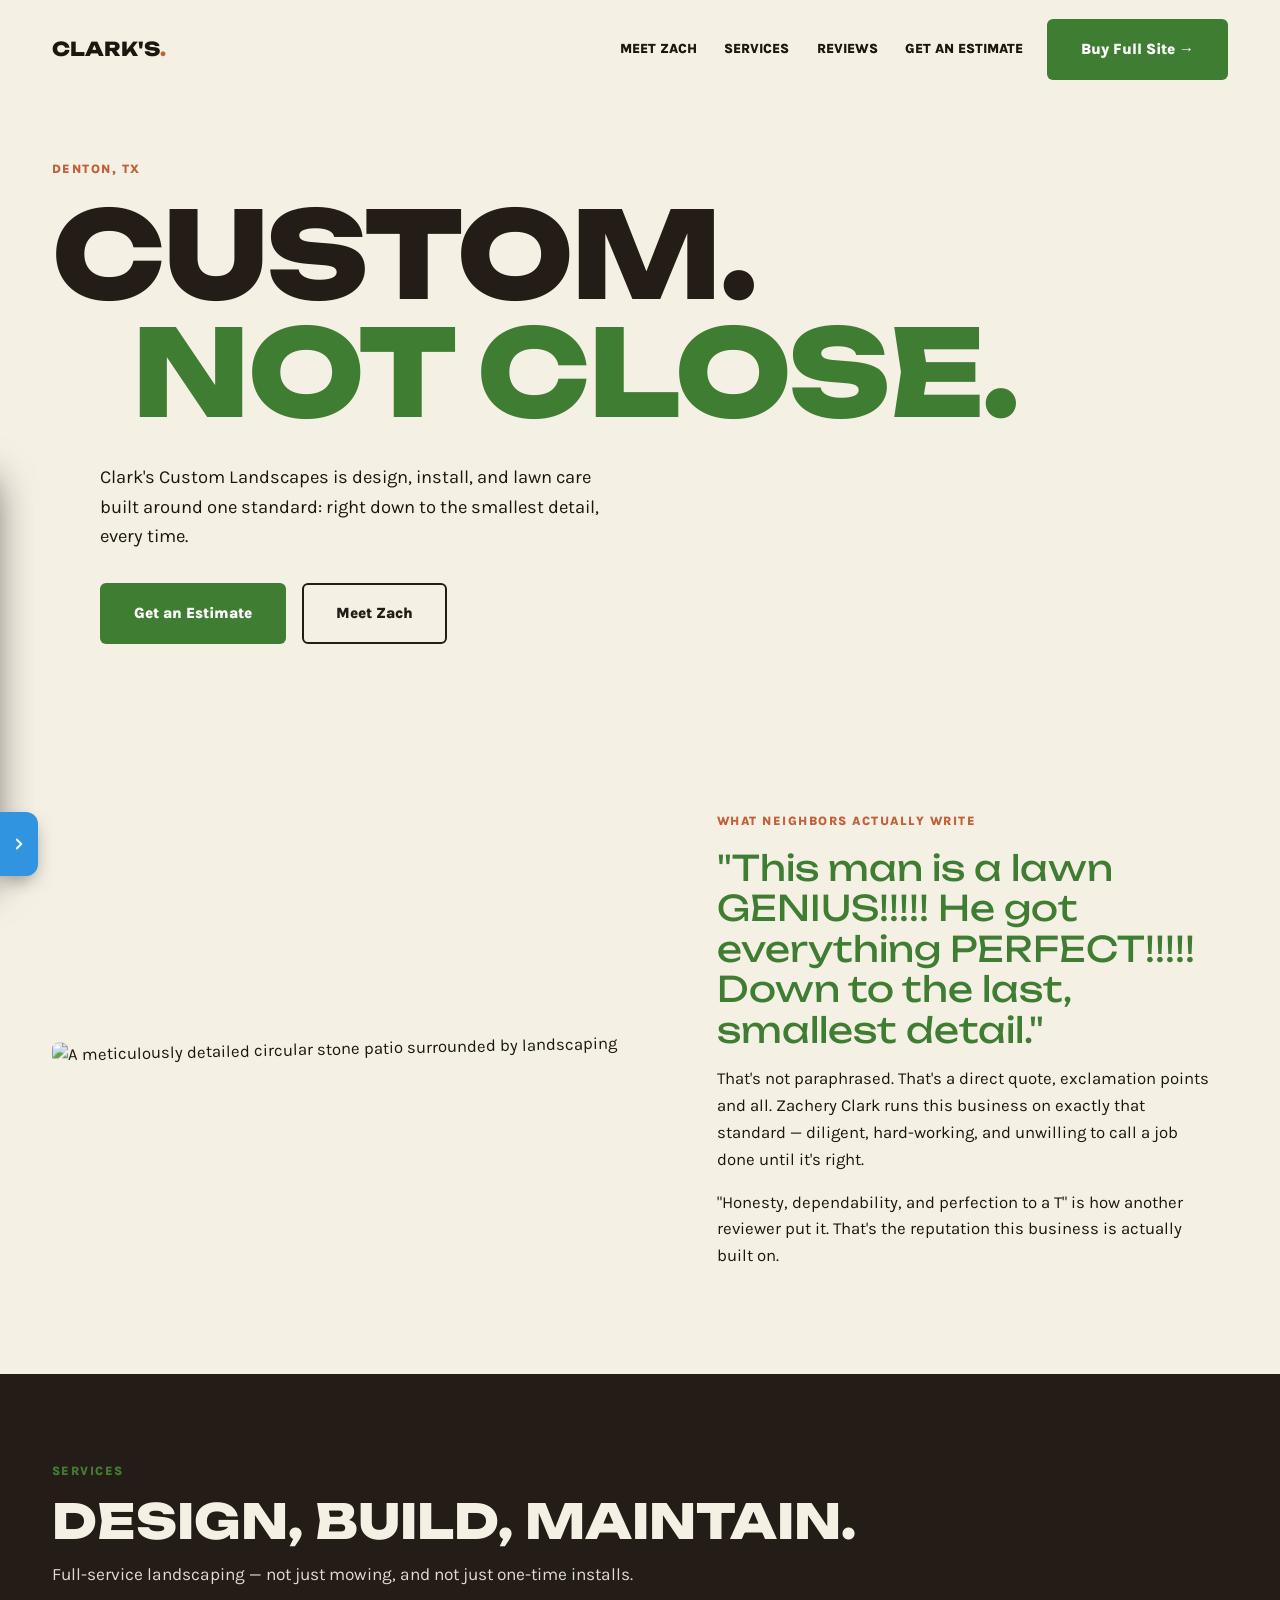
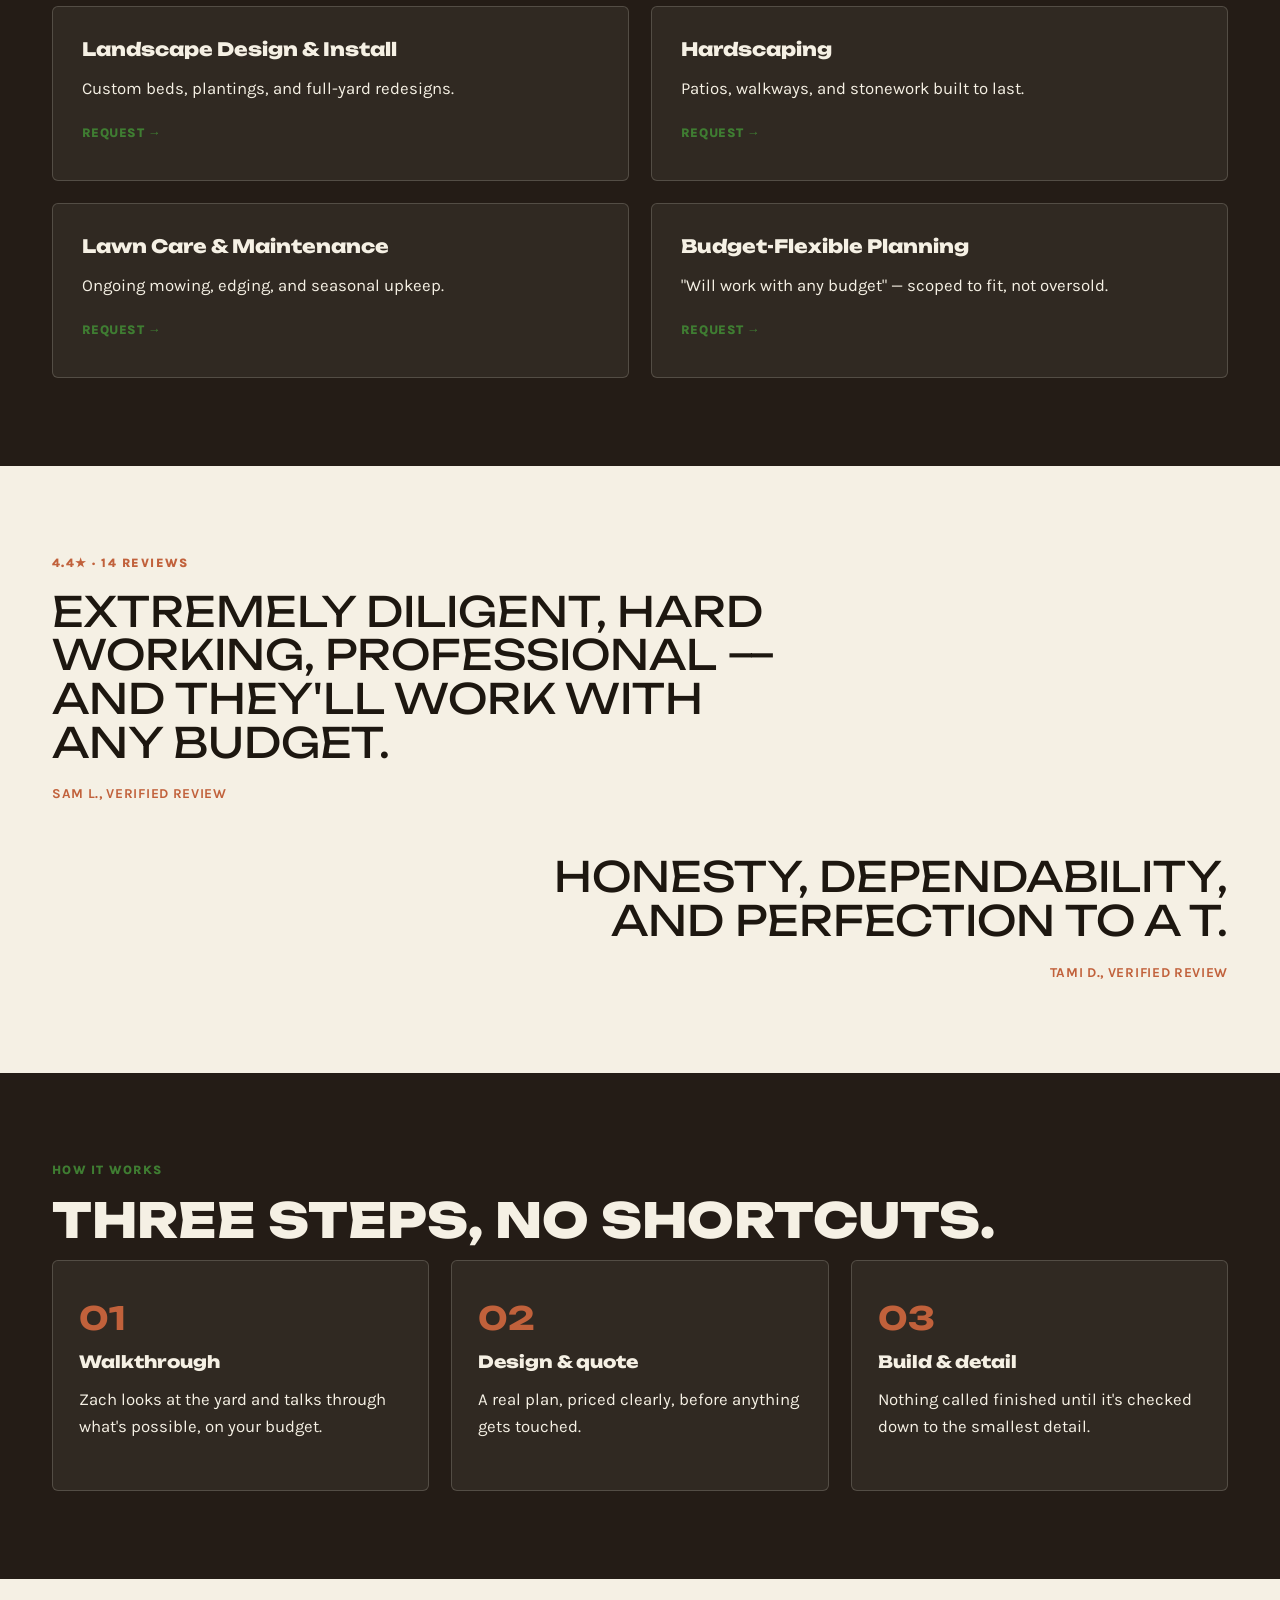
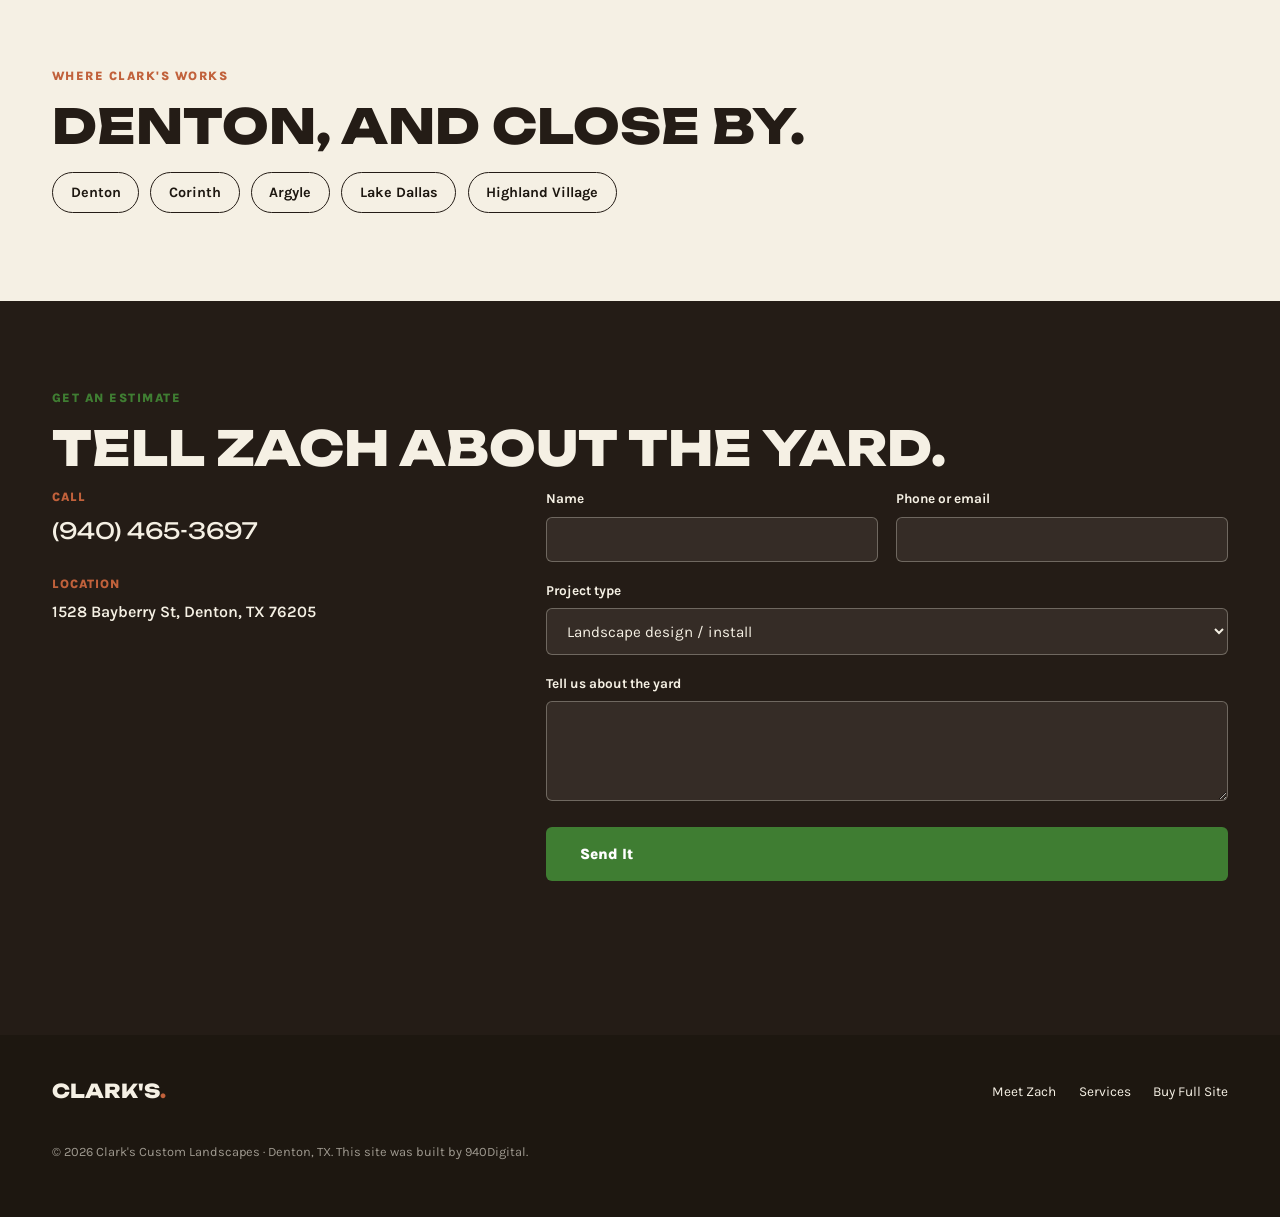
==== commit 0145fbb0: "Rename full-site CTA from 'View the Full Site' to 'Buy Full Site' (header, mobile nav, footer)" ====
--- a/index.html
+++ b/index.html
@@ -26,7 +26,7 @@
       <a href="#contact">Get an Estimate</a>
     </nav>
     <div class="nav-cta">
-      <a href="buy.html" class="btn btn--primary nav-full-site">View the Full Site →</a>
+      <a href="buy.html" class="btn btn--primary nav-full-site">Buy Full Site →</a>
       <button class="nav-toggle" id="navToggle" aria-expanded="false" aria-controls="mobileNav">Menu</button>
     </div>
   </div>
@@ -38,7 +38,7 @@
   <a href="#services">Services</a>
   <a href="#reviews">Reviews</a>
   <a href="#contact">Get an Estimate</a>
-  <a href="buy.html">View the Full Site</a>
+  <a href="buy.html">Buy Full Site</a>
 </div>
 
 <main id="top">
@@ -214,7 +214,7 @@
     <ul class="footer-links">
       <li><a href="#zach">Meet Zach</a></li>
       <li><a href="#services">Services</a></li>
-      <li><a href="buy.html">View the Full Site</a></li>
+      <li><a href="buy.html">Buy Full Site</a></li>
     </ul>
     <p class="footer-fine">&copy; 2026 Clark's Custom Landscapes · Denton, TX. This site was built by 940Digital.</p>
   </div>
--- a/styles.css
+++ b/styles.css
@@ -38,7 +38,7 @@
   color: var(--loam);
   text-transform: uppercase;
 }
-.section--dark h1, .section--dark h2 { color: var(--fescue); }
+.section--dark h1, .section--dark h2, .section--dark h3 { color: var(--fescue); }
 
 .eyebrow { display: block; font-weight: 800; font-size: 0.78rem; letter-spacing: 0.12em; text-transform: uppercase; color: var(--clay); margin-bottom: 1rem; }
 .section--dark .eyebrow { color: var(--zoysia); }
@@ -61,13 +61,24 @@
 .preview-flag:hover { border-color: var(--clay); color: var(--clay); }
 .main-nav { display: none; gap: 1.7rem; font-weight: 800; font-size: 0.85rem; text-transform: uppercase; }
 .main-nav a:hover { color: var(--zoysia); }
-.nav-full-site { display: none; }
+.nav-full-site { display: inline-flex; }
 @media (min-width: 900px) {
   .main-nav { display: flex; }
   .nav-full-site { display: inline-flex; }
 }
 .nav-toggle { background: none; border: 2px solid var(--loam); border-radius: var(--radius); padding: 0.5rem 0.9rem; font-weight: 800; font-size: 0.85rem; cursor: pointer; }
 @media (min-width: 900px) { .nav-toggle { display: none; } }
+/* On mobile, the full-site CTA replaces the hamburger entirely (only
+   on pages that have one — buy.html has no nav-full-site sibling, so
+   its own Menu button is untouched). */
+.nav-cta:has(.nav-full-site) .nav-toggle { display: none; }
+/* At very narrow widths the full-site button and a wrapped logo can
+   collide in one row — drop the button to its own row instead. */
+@media (max-width: 480px) {
+  .site-header .wrap:has(.nav-full-site) { flex-wrap: wrap; row-gap: 0.6rem; }
+  .nav-cta:has(.nav-full-site) { width: 100%; }
+  .nav-full-site { width: 100%; justify-content: center; }
+}
 .mobile-nav { position: fixed; inset: 0; z-index: 70; background: var(--loam); color: var(--fescue); display: flex; flex-direction: column; align-items: flex-start; justify-content: center; gap: 1.6rem; padding: 2rem 2.5rem; transform: translateX(100%); transition: transform .3s ease; }
 .mobile-nav.open { transform: translateX(0); }
 .mobile-nav a { font-family: var(--font-display); font-size: 1.8rem; text-transform: uppercase; }
@@ -155,3 +166,19 @@
 .price-block__list { list-style: none; margin: 1.2rem auto 0; padding: 0; display: inline-grid; gap: 0.55rem; text-align: left; text-transform: none; }
 .price-block__list li { display: flex; gap: 0.6rem; align-items: baseline; font-weight: 700; font-size: 0.95rem; }
 .price-block__list li::before { content: '✓'; color: var(--zoysia); font-weight: 800; }
+
+/* ---------- Pricing grid (3 plans, buy.html) ---------- */
+.pricing-grid { display: grid; gap: 1.5rem; grid-template-columns: 1fr; margin-top: 1.6rem; }
+@media (min-width: 780px) { .pricing-grid { grid-template-columns: repeat(3, 1fr); align-items: stretch; } }
+.pricing-card { position: relative; display: flex; flex-direction: column; border: 1.5px solid var(--stone); border-radius: var(--radius); padding: 2.2rem 1.7rem; }
+.pricing-card h3 { font-family: var(--font-display); font-size: 1.2rem; margin-bottom: 0.3rem; text-transform: none; }
+.pricing-card__price { display: flex; align-items: baseline; gap: 0.35rem; margin-top: 0.8rem; }
+.pricing-card__price b { font-family: var(--font-display); font-size: 2rem; }
+.pricing-card__price span { font-size: 0.9rem; opacity: 0.7; }
+.pricing-card__setup { display: block; margin-top: 0.3rem; font-size: 0.85rem; opacity: 0.65; }
+.pricing-card__list { list-style: none; margin: 1.5rem 0 2rem; padding: 0; display: grid; gap: 0.6rem; flex-grow: 1; text-transform: none; }
+.pricing-card__list li { display: flex; gap: 0.6rem; align-items: baseline; font-size: 0.92rem; font-weight: 700; }
+.pricing-card__list li::before { content: '✓'; color: var(--zoysia); font-weight: 800; }
+.pricing-card .btn { justify-content: center; width: 100%; }
+.pricing-card--featured { border-color: var(--zoysia); }
+.pricing-card__badge { position: absolute; top: -0.85rem; left: 50%; transform: translateX(-50%); background: var(--zoysia); color: var(--fescue); font-size: 0.7rem; font-weight: 800; letter-spacing: 0.05em; text-transform: uppercase; padding: 0.35rem 0.9rem; border-radius: 999px; white-space: nowrap; }
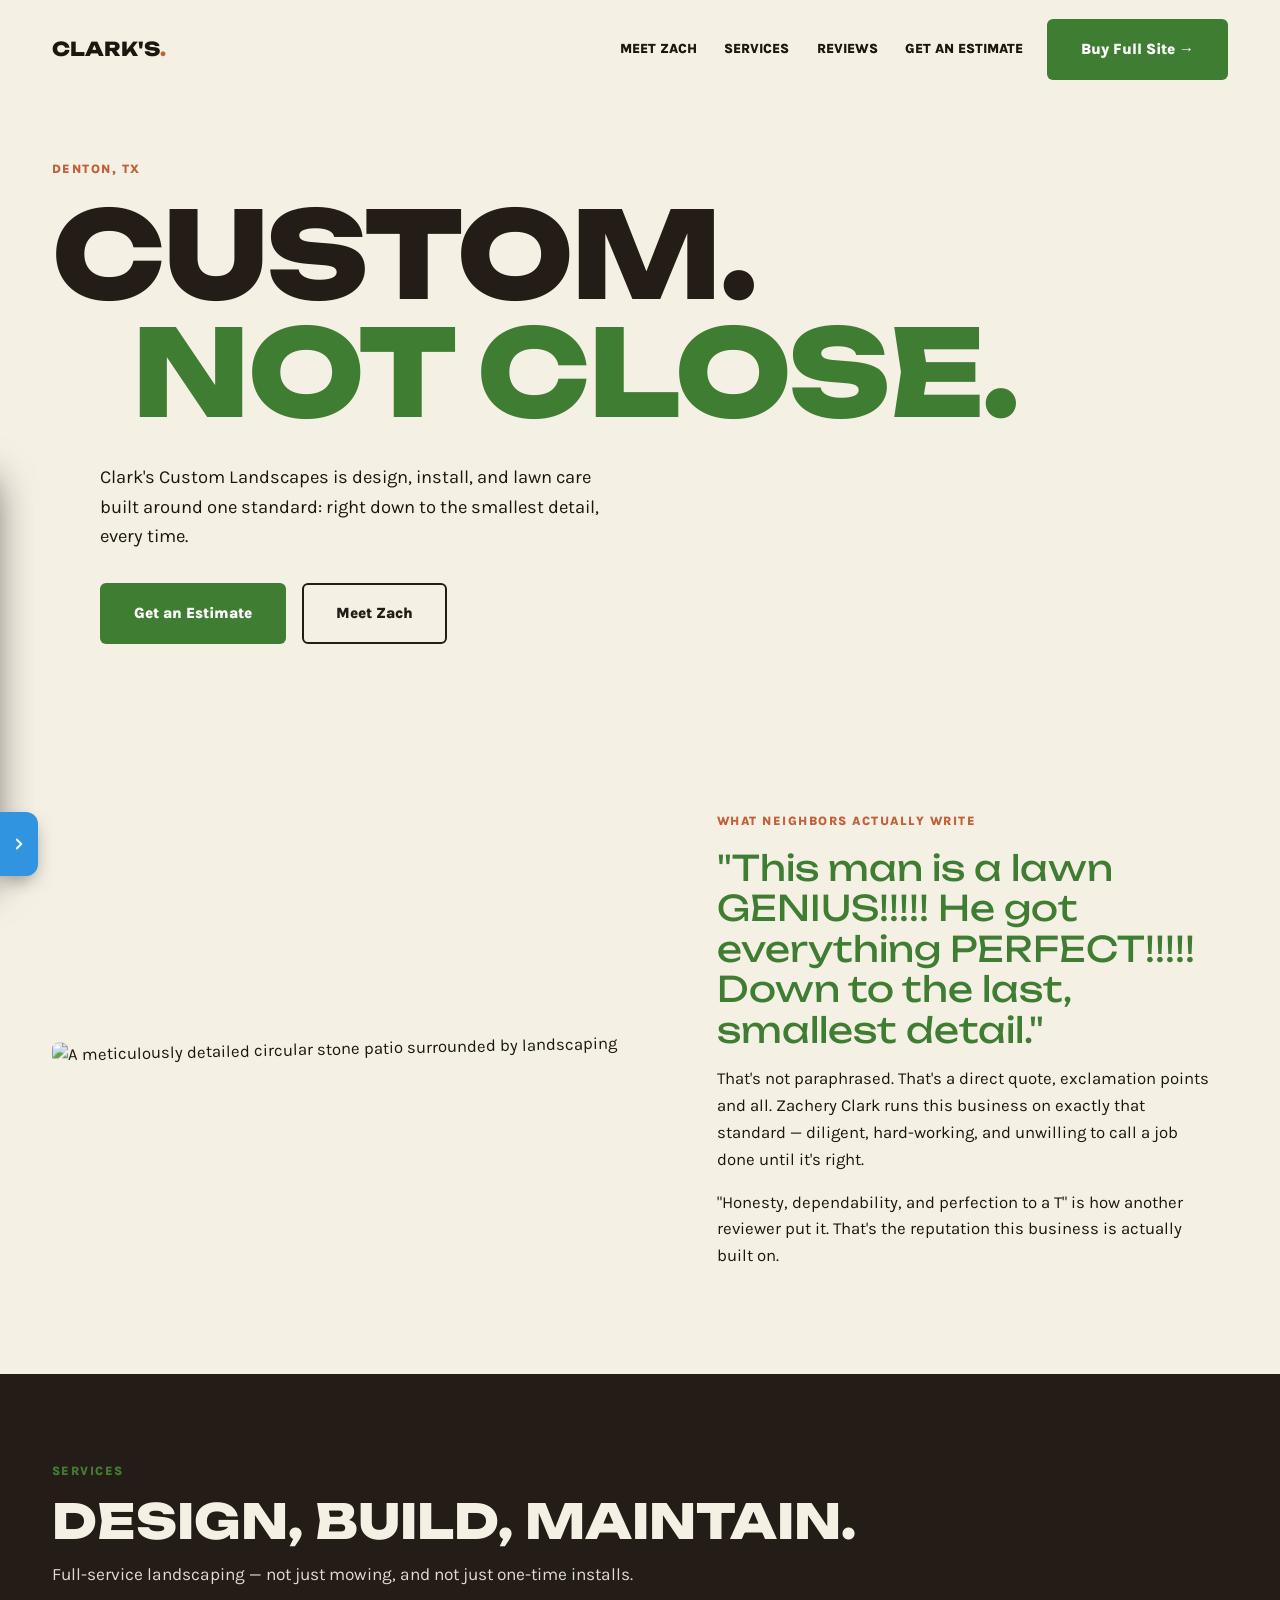
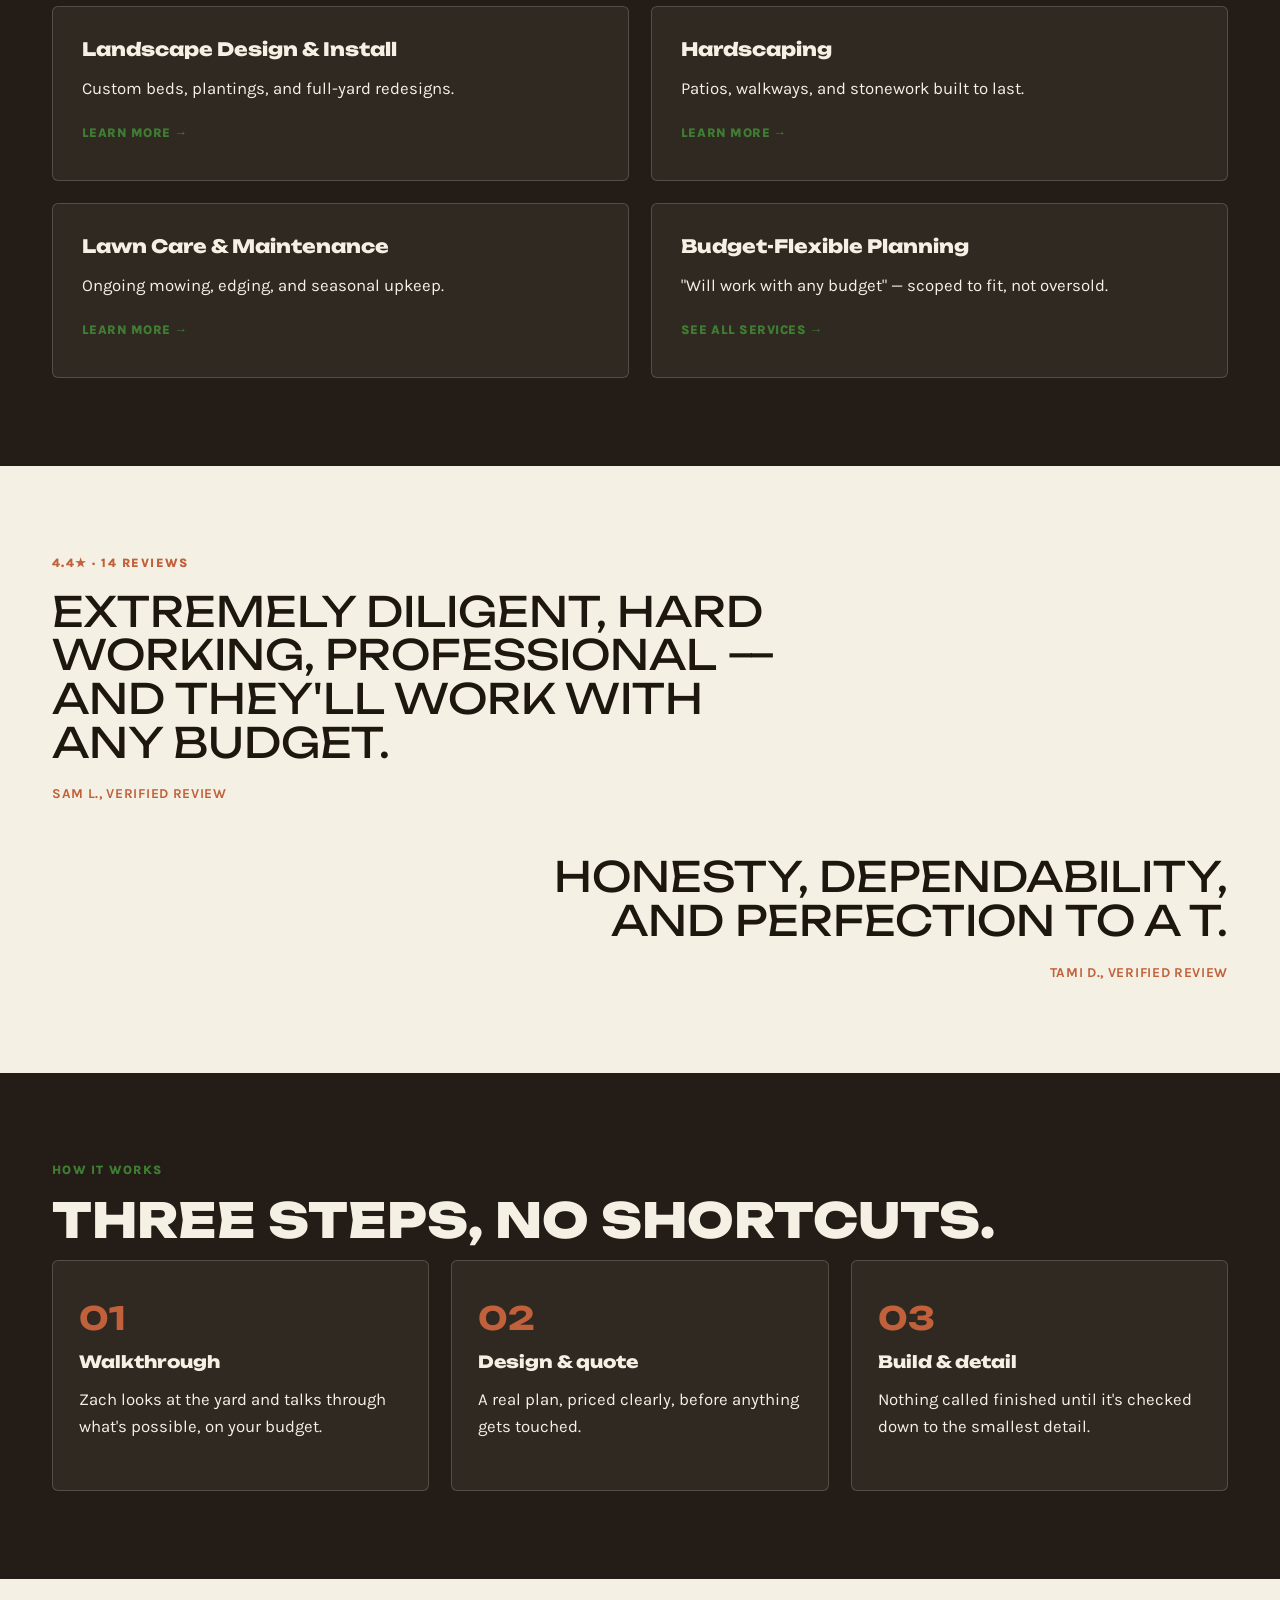
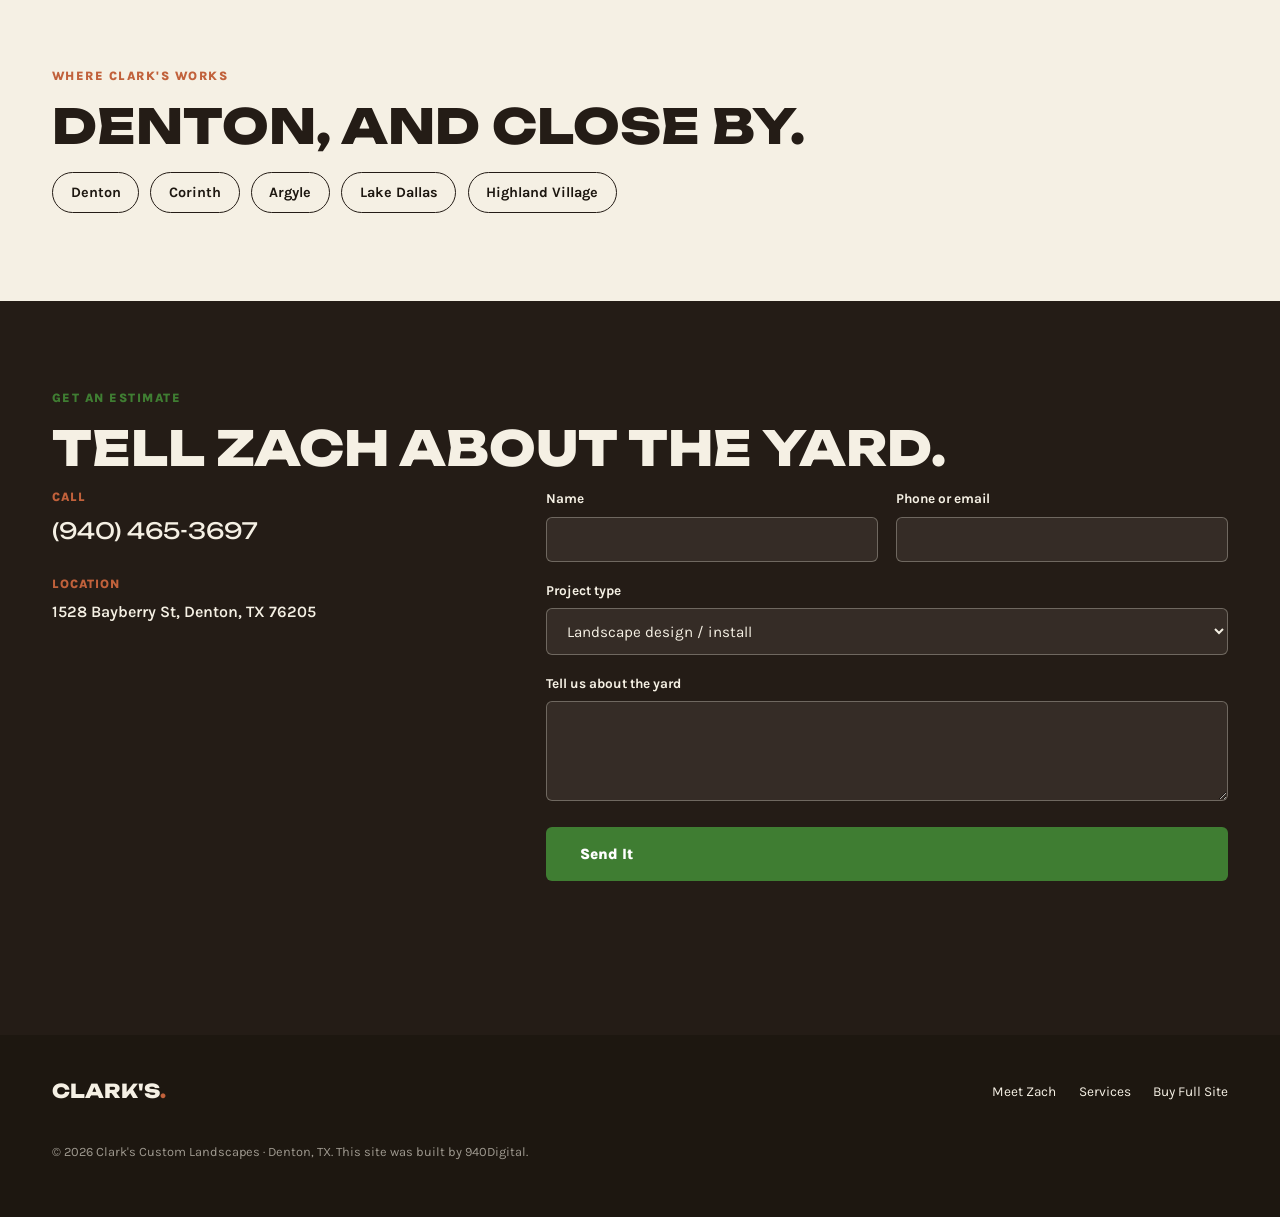
==== commit b5f7e332: "Add services hub + dedicated pages per service Services hub links to 3 real-service pages (landscape" ====
--- a/index.html
+++ b/index.html
@@ -21,7 +21,7 @@
     <a href="index.html" class="logo">Clark's<span>.</span></a>
     <nav class="main-nav" aria-label="Primary">
       <a href="#zach">Meet Zach</a>
-      <a href="#services">Services</a>
+      <a href="services.html">Services</a>
       <a href="#reviews">Reviews</a>
       <a href="#contact">Get an Estimate</a>
     </nav>
@@ -35,7 +35,7 @@
 <div class="mobile-nav" id="mobileNav">
   <button class="mobile-nav__close" id="navClose" aria-label="Close menu">Close</button>
   <a href="#zach">Meet Zach</a>
-  <a href="#services">Services</a>
+  <a href="services.html">Services</a>
   <a href="#reviews">Reviews</a>
   <a href="#contact">Get an Estimate</a>
   <a href="buy.html">Buy Full Site</a>
@@ -80,23 +80,22 @@
         <div class="service-card">
           <h3>Landscape Design &amp; Install</h3>
           <p>Custom beds, plantings, and full-yard redesigns.</p>
-          <!-- TODO: replace with real 940Digital landing page URL when built -->
-          <a href="https://940digital.com/get-started">Request →</a>
+          <a href="service-landscape-design-install.html">Learn More →</a>
         </div>
         <div class="service-card">
           <h3>Hardscaping</h3>
           <p>Patios, walkways, and stonework built to last.</p>
-          <a href="https://940digital.com/get-started">Request →</a>
+          <a href="service-hardscaping.html">Learn More →</a>
         </div>
         <div class="service-card">
           <h3>Lawn Care &amp; Maintenance</h3>
           <p>Ongoing mowing, edging, and seasonal upkeep.</p>
-          <a href="https://940digital.com/get-started">Request →</a>
+          <a href="service-lawn-care-maintenance.html">Learn More →</a>
         </div>
         <div class="service-card">
           <h3>Budget-Flexible Planning</h3>
           <p>"Will work with any budget" — scoped to fit, not oversold.</p>
-          <a href="https://940digital.com/get-started">Request →</a>
+          <a href="services.html">See All Services →</a>
         </div>
       </div>
     </div>
@@ -213,7 +212,7 @@
     <a href="index.html" class="logo">Clark's<span>.</span></a>
     <ul class="footer-links">
       <li><a href="#zach">Meet Zach</a></li>
-      <li><a href="#services">Services</a></li>
+      <li><a href="services.html">Services</a></li>
       <li><a href="buy.html">Buy Full Site</a></li>
     </ul>
     <p class="footer-fine">&copy; 2026 Clark's Custom Landscapes · Denton, TX. This site was built by 940Digital.</p>
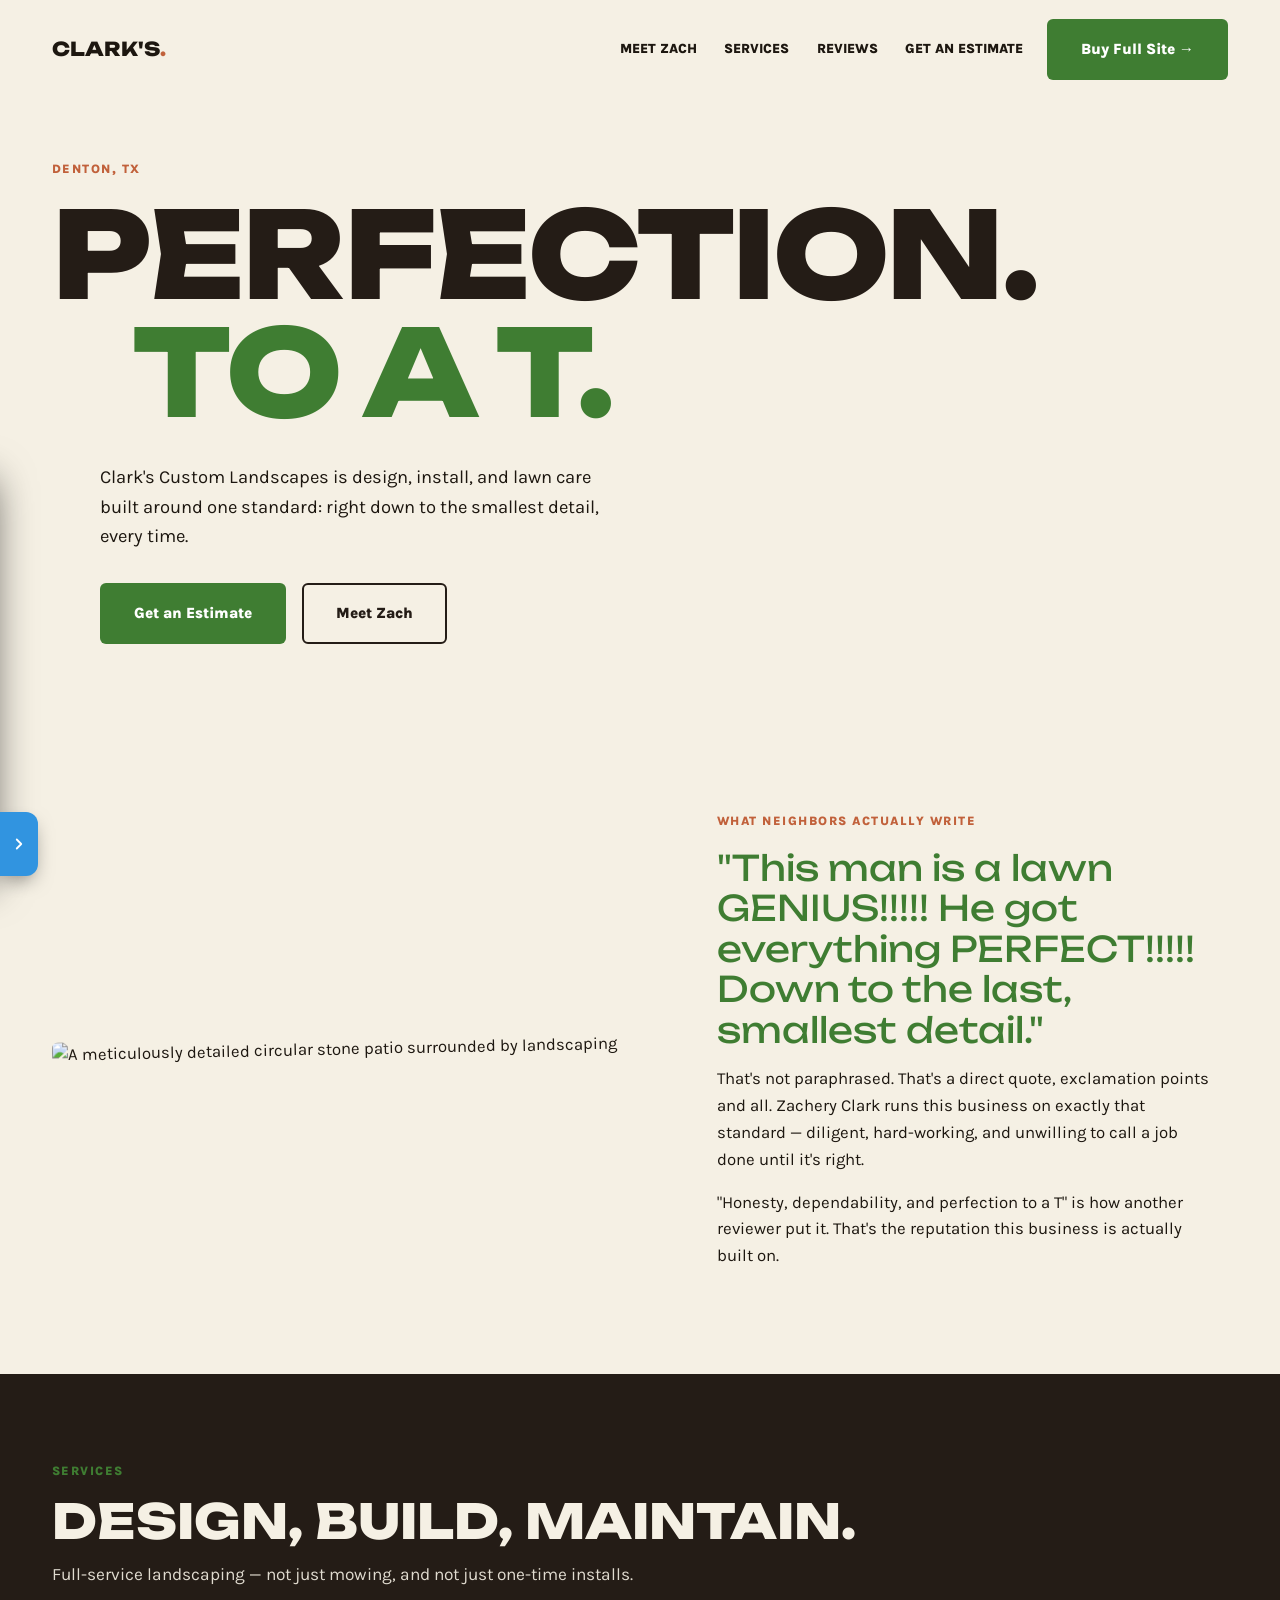
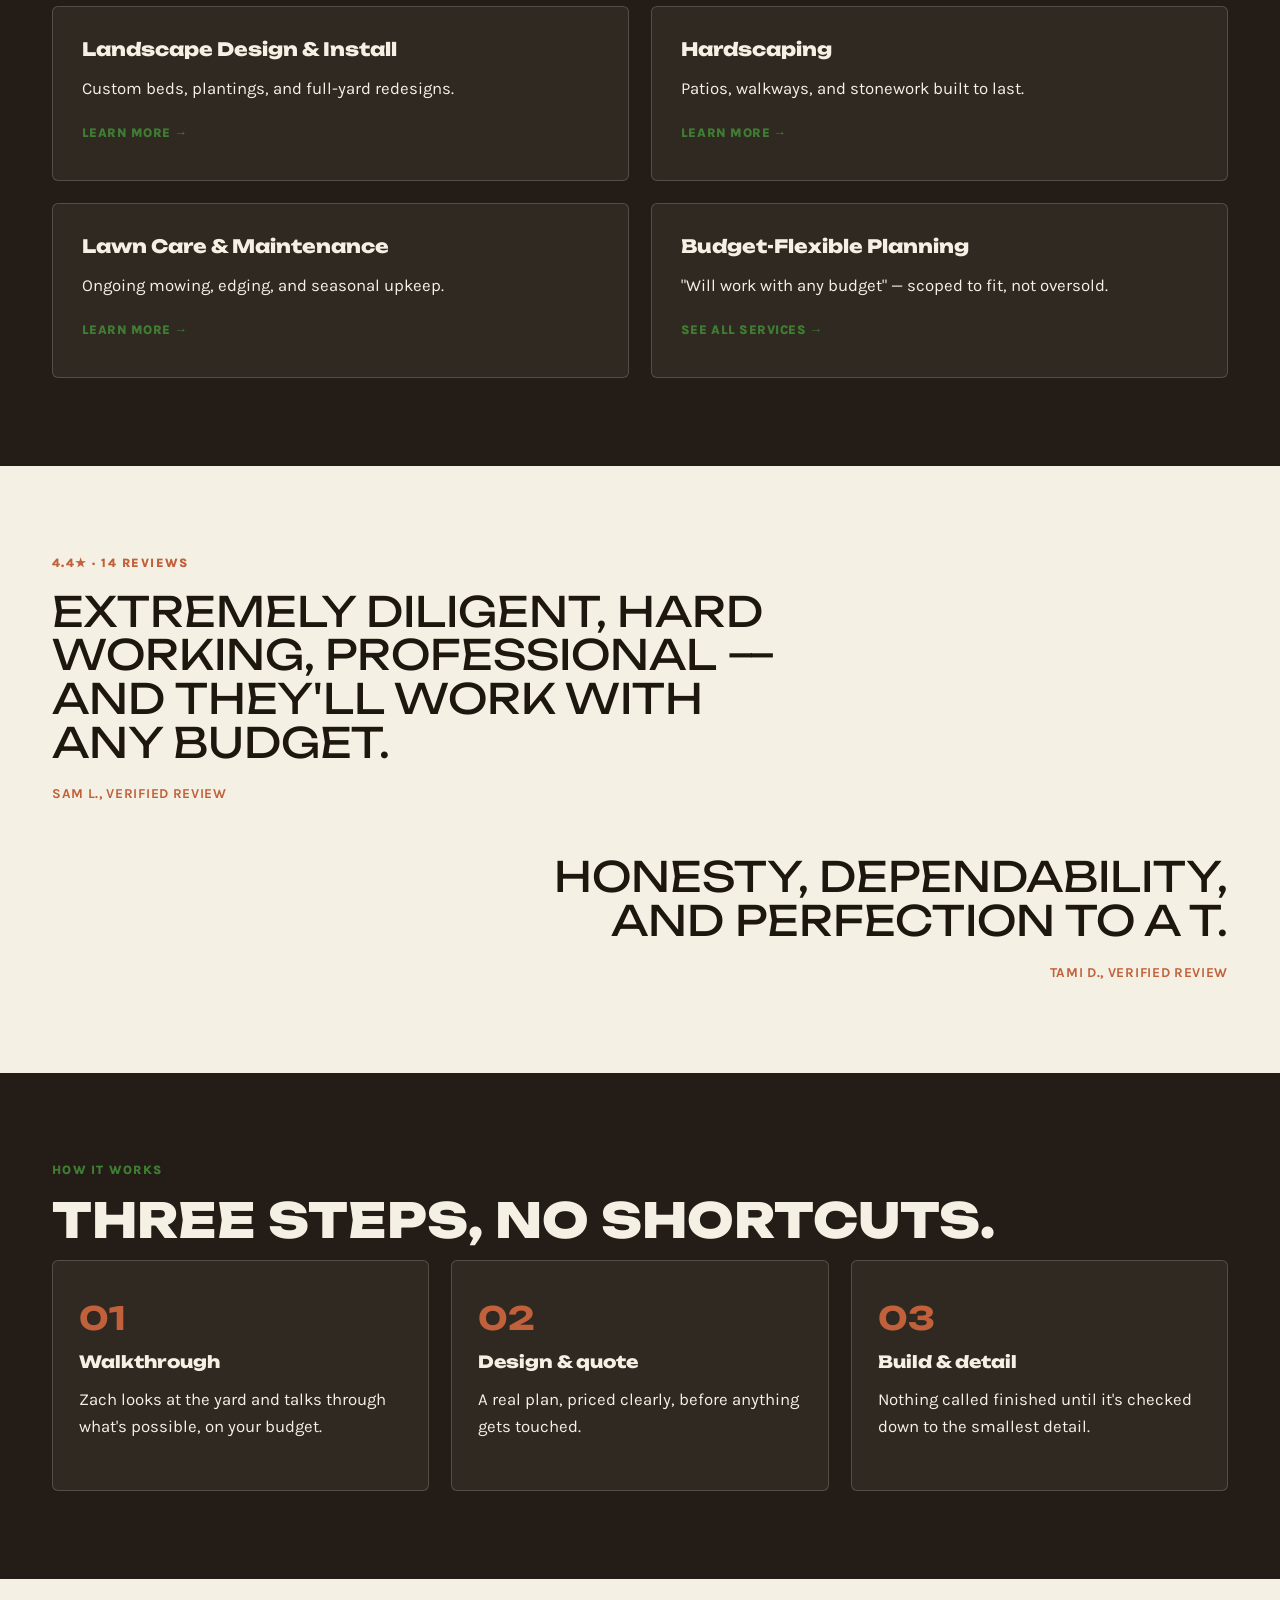
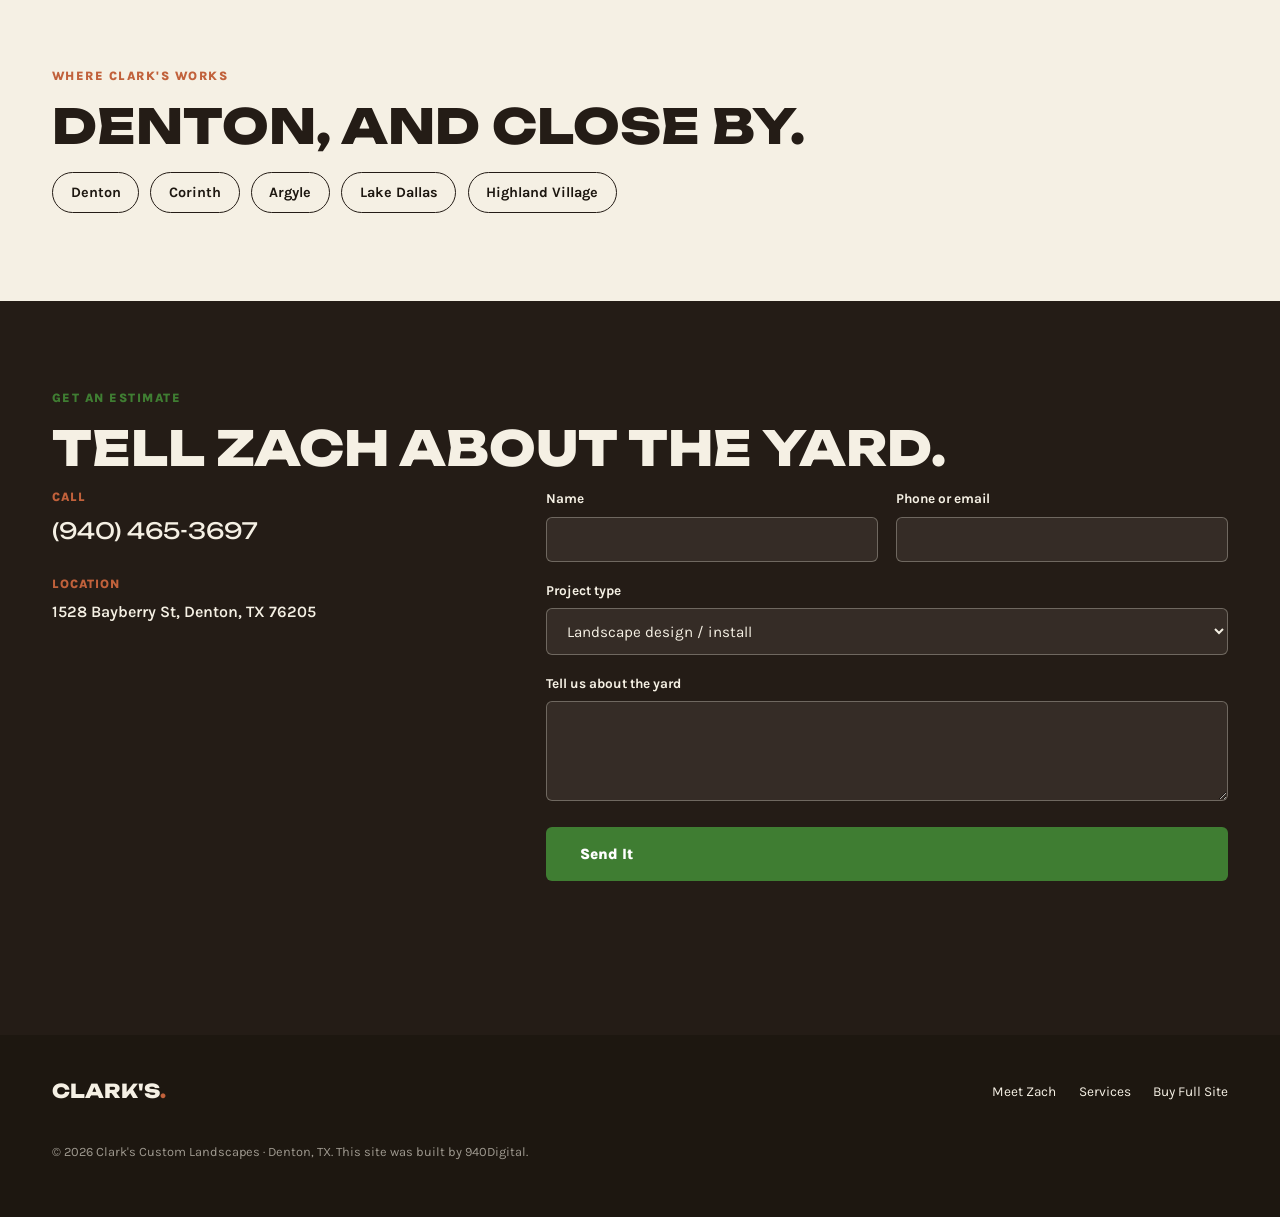
==== commit 4bb6ee6c: "Replace unclear hero headline with real-review language "Custom. Not close." was a pun on the busine" ====
--- a/index.html
+++ b/index.html
@@ -46,7 +46,7 @@
   <!-- HERO — oversized, asymmetric, off-balance type on purpose -->
   <section class="hero wrap" id="hero">
     <span class="eyebrow">Denton, TX</span>
-    <h1 class="hero__headline">Custom.<span class="pop">Not close.</span></h1>
+    <h1 class="hero__headline">Perfection.<span class="pop">To a T.</span></h1>
     <p class="hero__dek">Clark's Custom Landscapes is design, install, and lawn care built around one standard: right down to the smallest detail, every time.</p>
     <div class="hero__actions">
       <a href="#contact" class="btn btn--primary">Get an Estimate</a>
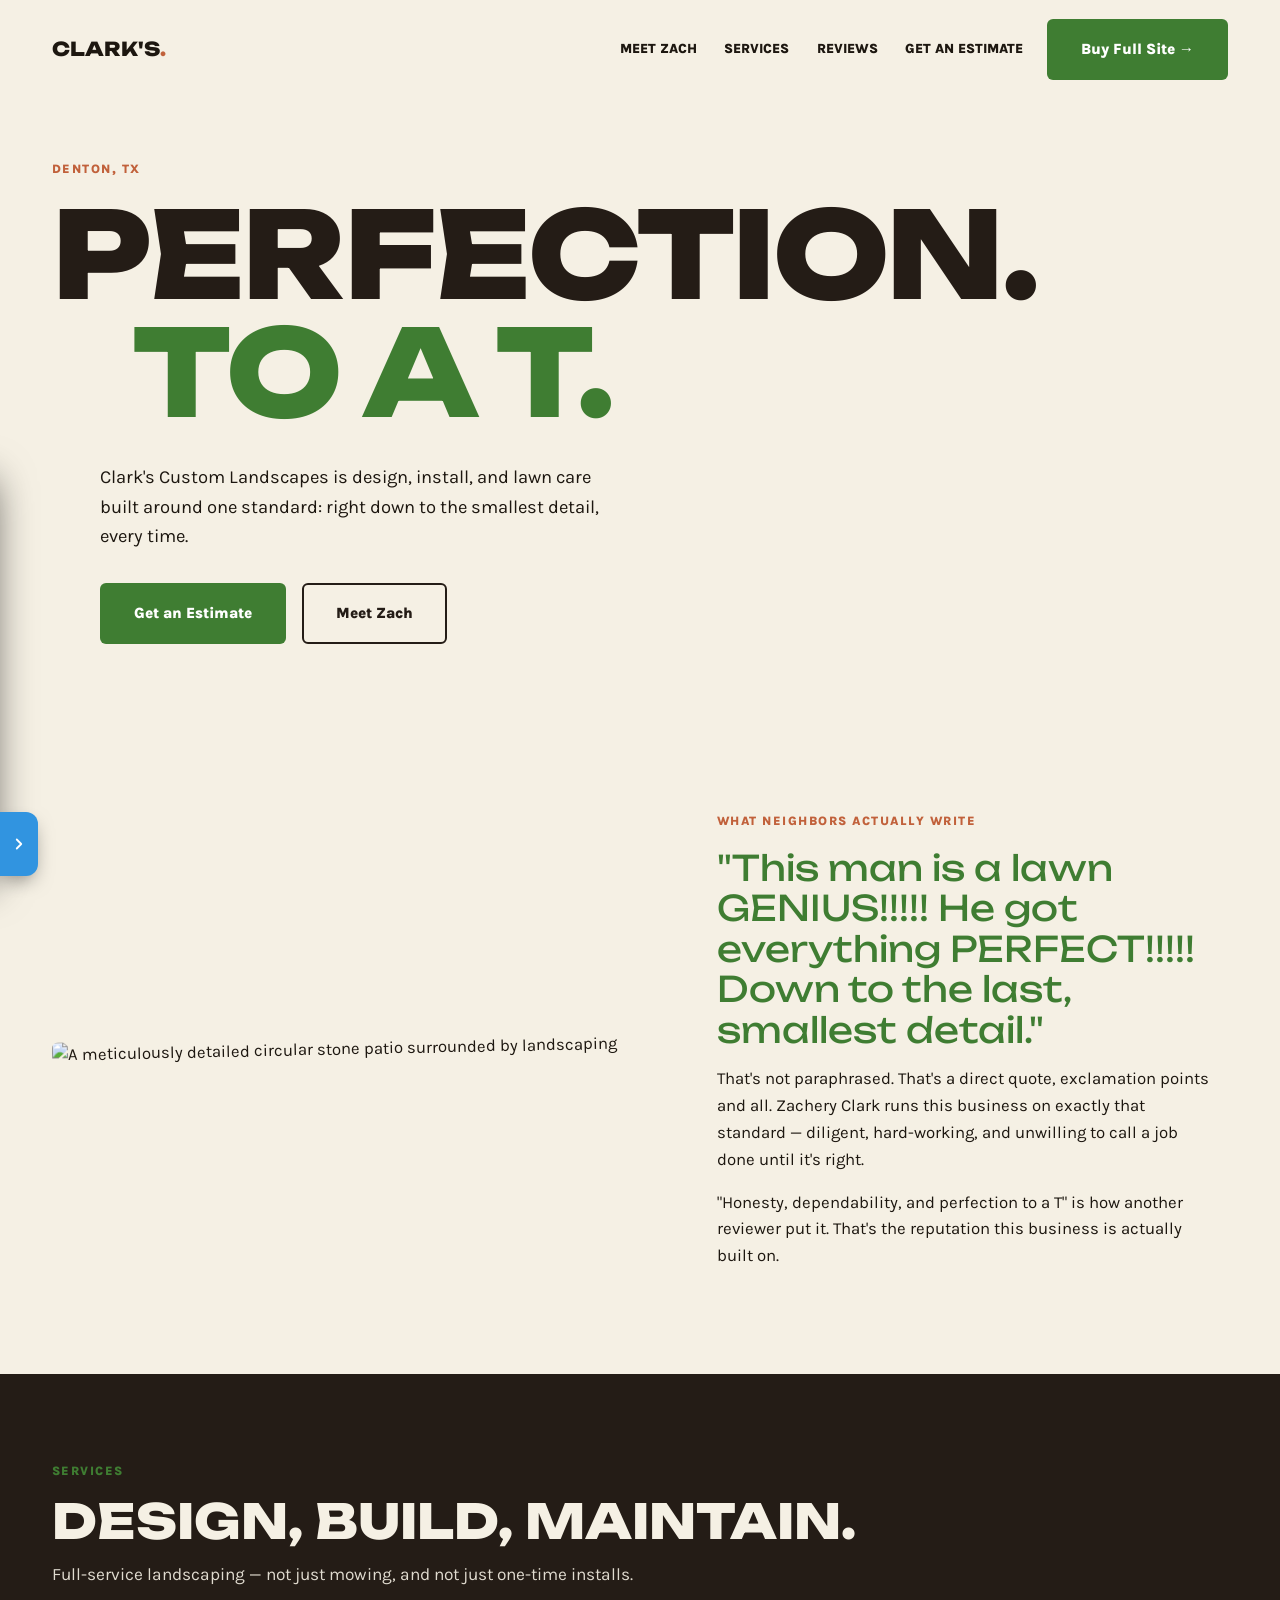
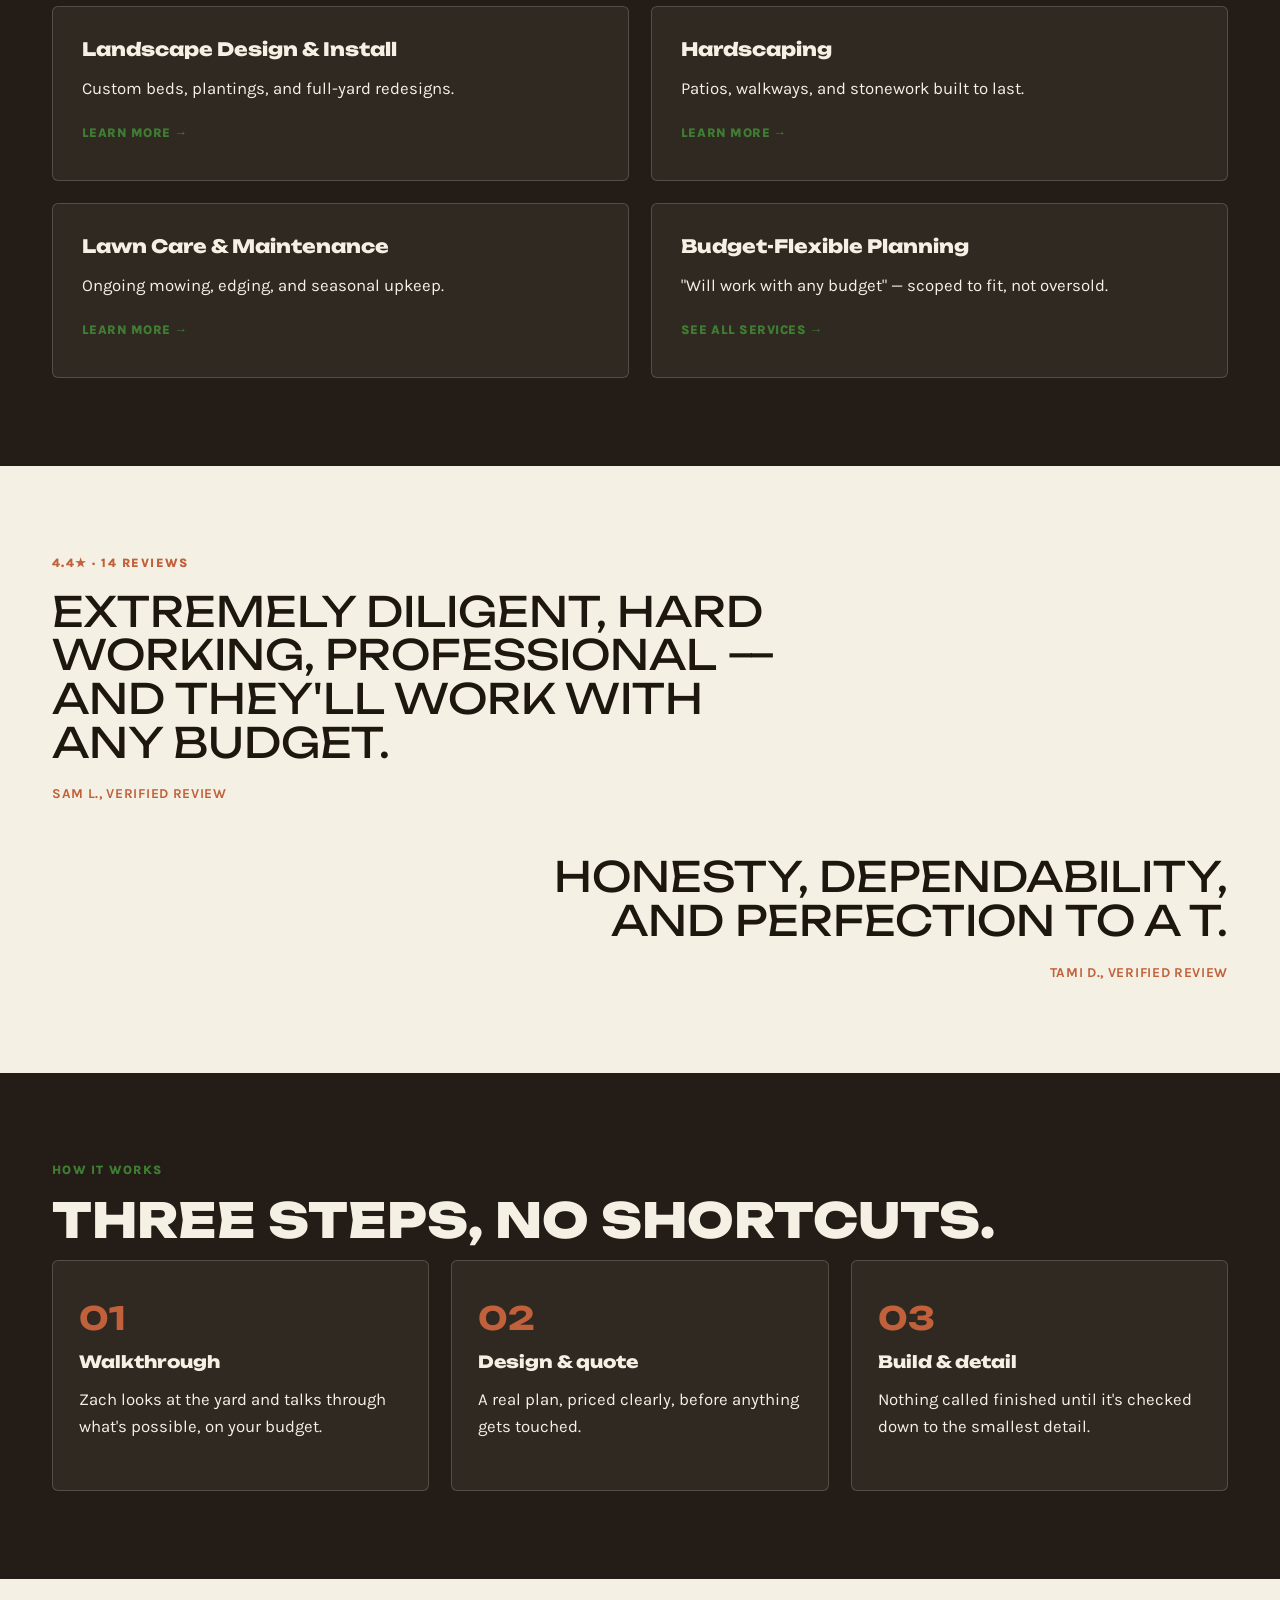
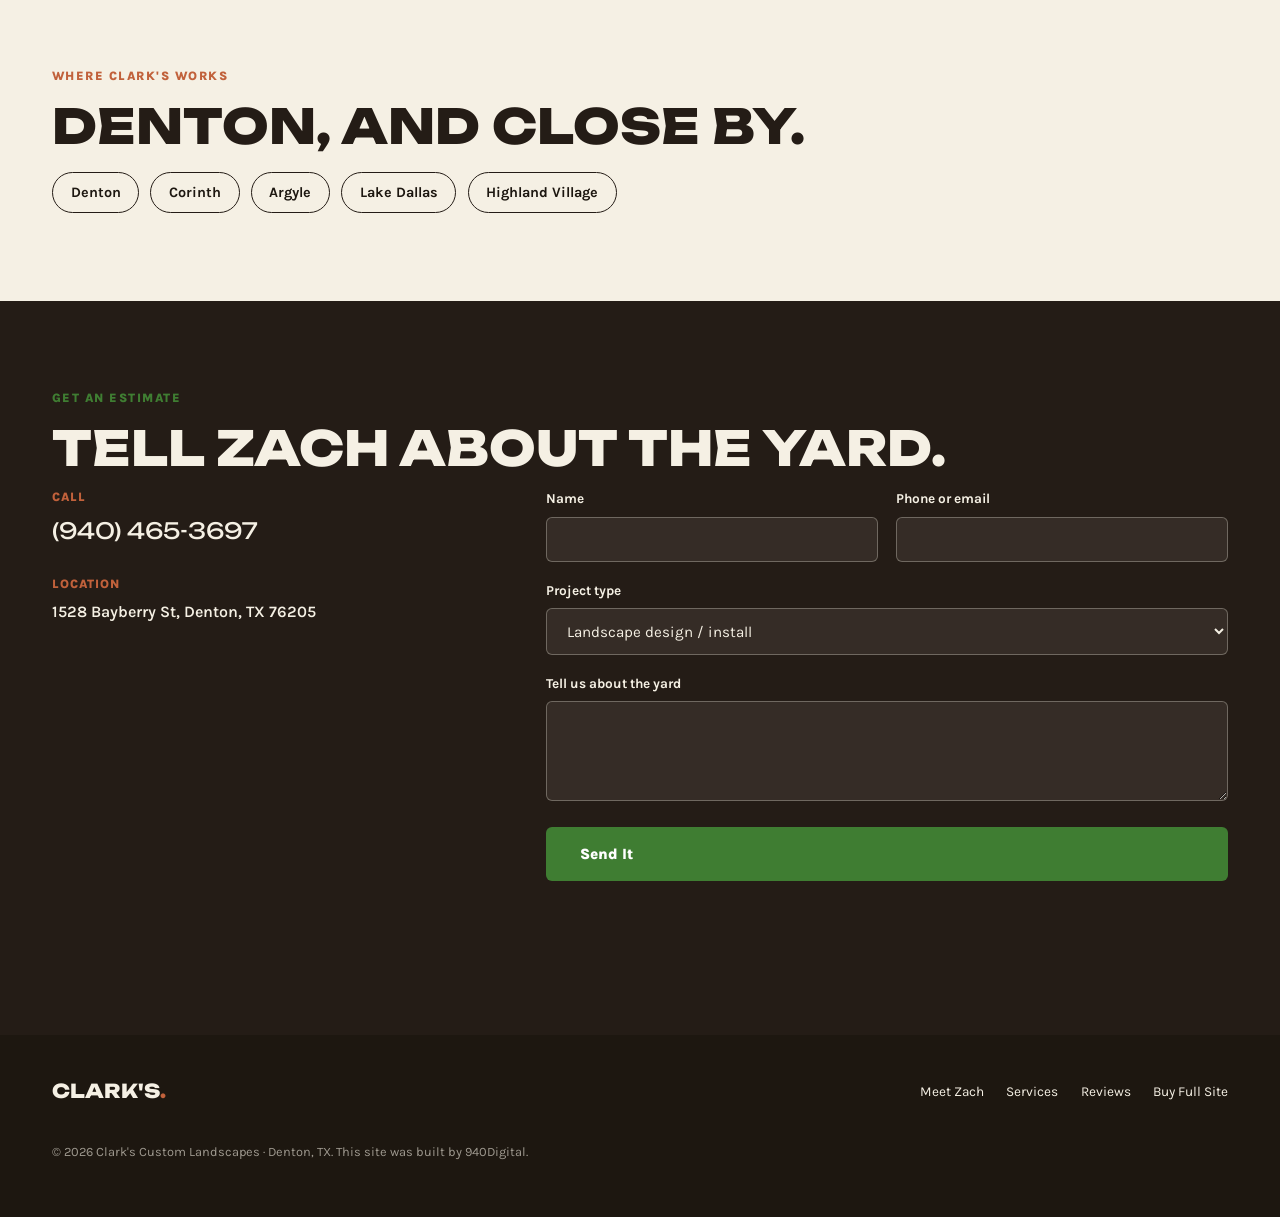
==== commit 4db94795: "Add dedicated About (Meet Zach), Reviews, and Contact pages Split the homepage's Meet Zach/Reviews/C" ====
--- a/index.html
+++ b/index.html
@@ -20,10 +20,10 @@
   <div class="wrap">
     <a href="index.html" class="logo">Clark's<span>.</span></a>
     <nav class="main-nav" aria-label="Primary">
-      <a href="#zach">Meet Zach</a>
+      <a href="about.html">Meet Zach</a>
       <a href="services.html">Services</a>
-      <a href="#reviews">Reviews</a>
-      <a href="#contact">Get an Estimate</a>
+      <a href="reviews.html">Reviews</a>
+      <a href="contact.html">Get an Estimate</a>
     </nav>
     <div class="nav-cta">
       <a href="buy.html" class="btn btn--primary nav-full-site">Buy Full Site →</a>
@@ -34,10 +34,10 @@
 
 <div class="mobile-nav" id="mobileNav">
   <button class="mobile-nav__close" id="navClose" aria-label="Close menu">Close</button>
-  <a href="#zach">Meet Zach</a>
+  <a href="about.html">Meet Zach</a>
   <a href="services.html">Services</a>
-  <a href="#reviews">Reviews</a>
-  <a href="#contact">Get an Estimate</a>
+  <a href="reviews.html">Reviews</a>
+  <a href="contact.html">Get an Estimate</a>
   <a href="buy.html">Buy Full Site</a>
 </div>
 
@@ -49,8 +49,8 @@
     <h1 class="hero__headline">Perfection.<span class="pop">To a T.</span></h1>
     <p class="hero__dek">Clark's Custom Landscapes is design, install, and lawn care built around one standard: right down to the smallest detail, every time.</p>
     <div class="hero__actions">
-      <a href="#contact" class="btn btn--primary">Get an Estimate</a>
-      <a href="#zach" class="btn btn--ghost">Meet Zach</a>
+      <a href="contact.html" class="btn btn--primary">Get an Estimate</a>
+      <a href="about.html" class="btn btn--ghost">Meet Zach</a>
     </div>
   </section>
 
@@ -211,8 +211,9 @@
   <div class="wrap">
     <a href="index.html" class="logo">Clark's<span>.</span></a>
     <ul class="footer-links">
-      <li><a href="#zach">Meet Zach</a></li>
+      <li><a href="about.html">Meet Zach</a></li>
       <li><a href="services.html">Services</a></li>
+      <li><a href="reviews.html">Reviews</a></li>
       <li><a href="buy.html">Buy Full Site</a></li>
     </ul>
     <p class="footer-fine">&copy; 2026 Clark's Custom Landscapes · Denton, TX. This site was built by 940Digital.</p>
--- a/styles.css
+++ b/styles.css
@@ -107,6 +107,7 @@
 /* ---------- Services (secondary) ---------- */
 .services-grid { display: grid; gap: 1.4rem; grid-template-columns: 1fr; margin-top: 1rem; }
 @media (min-width: 780px) { .services-grid { grid-template-columns: repeat(2, 1fr); } }
+@media (min-width: 780px) { .services-grid--three { grid-template-columns: repeat(3, 1fr); } }
 .service-card { background: rgba(245,240,228,0.06); border: 1px solid rgba(245,240,228,0.18); border-radius: var(--radius); padding: 2.1rem 1.8rem; }
 .service-card h3 { font-size: 1.15rem; text-transform: none; margin-bottom: 0.6rem; }
 .service-card a { font-size: 0.8rem; font-weight: 800; text-transform: uppercase; letter-spacing: 0.04em; color: var(--zoysia); }
